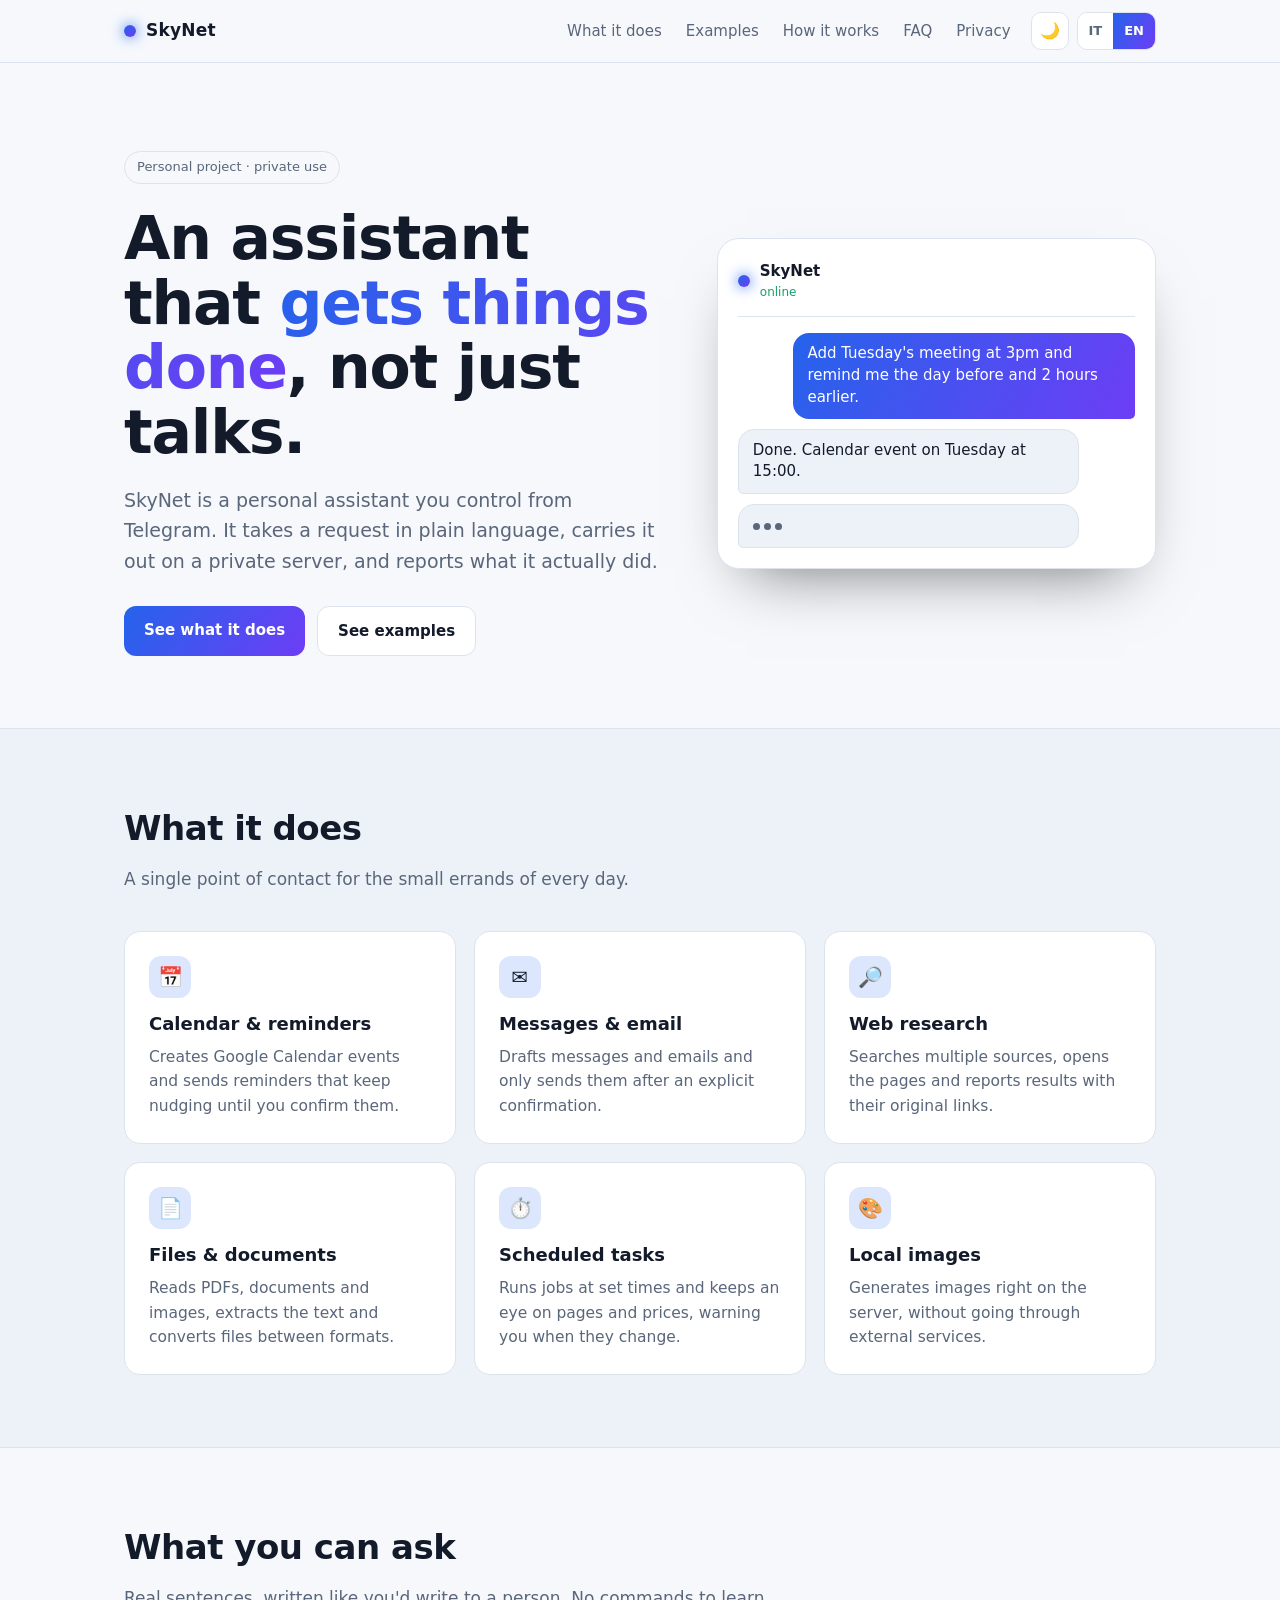
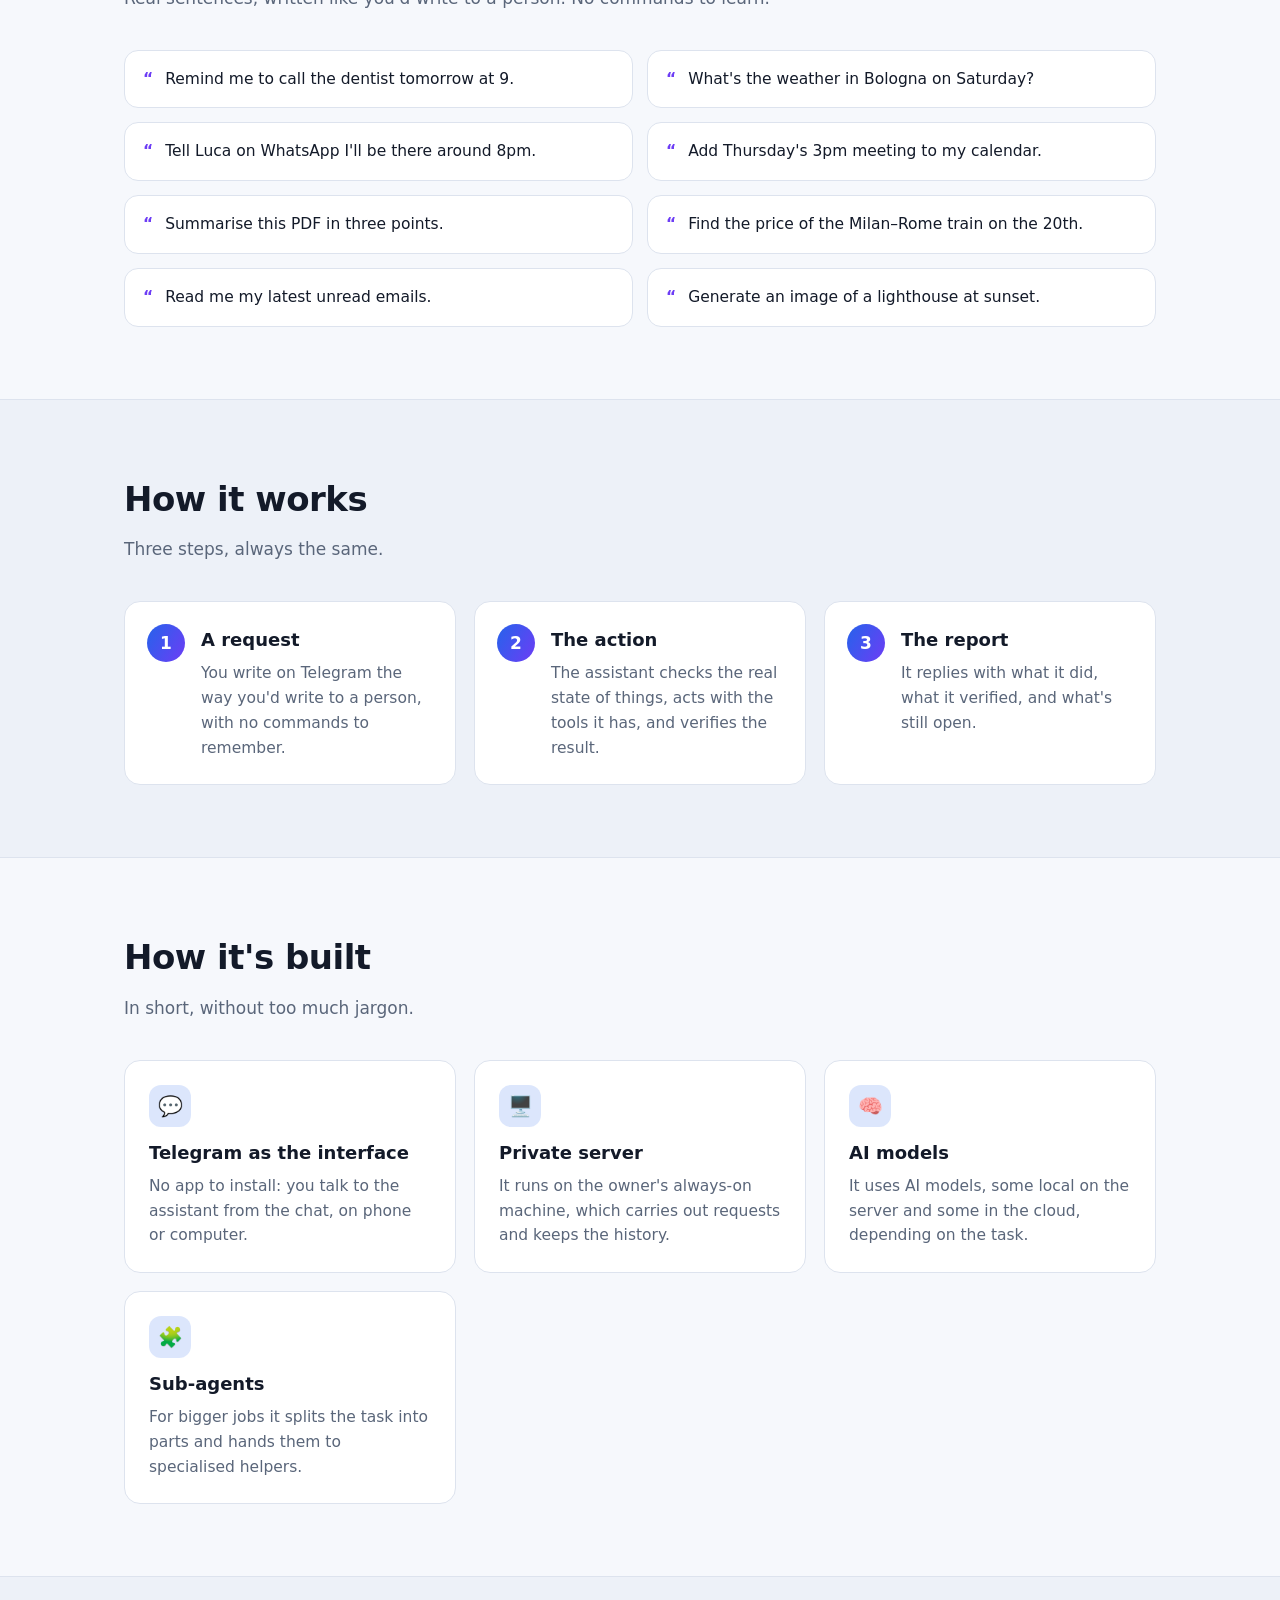
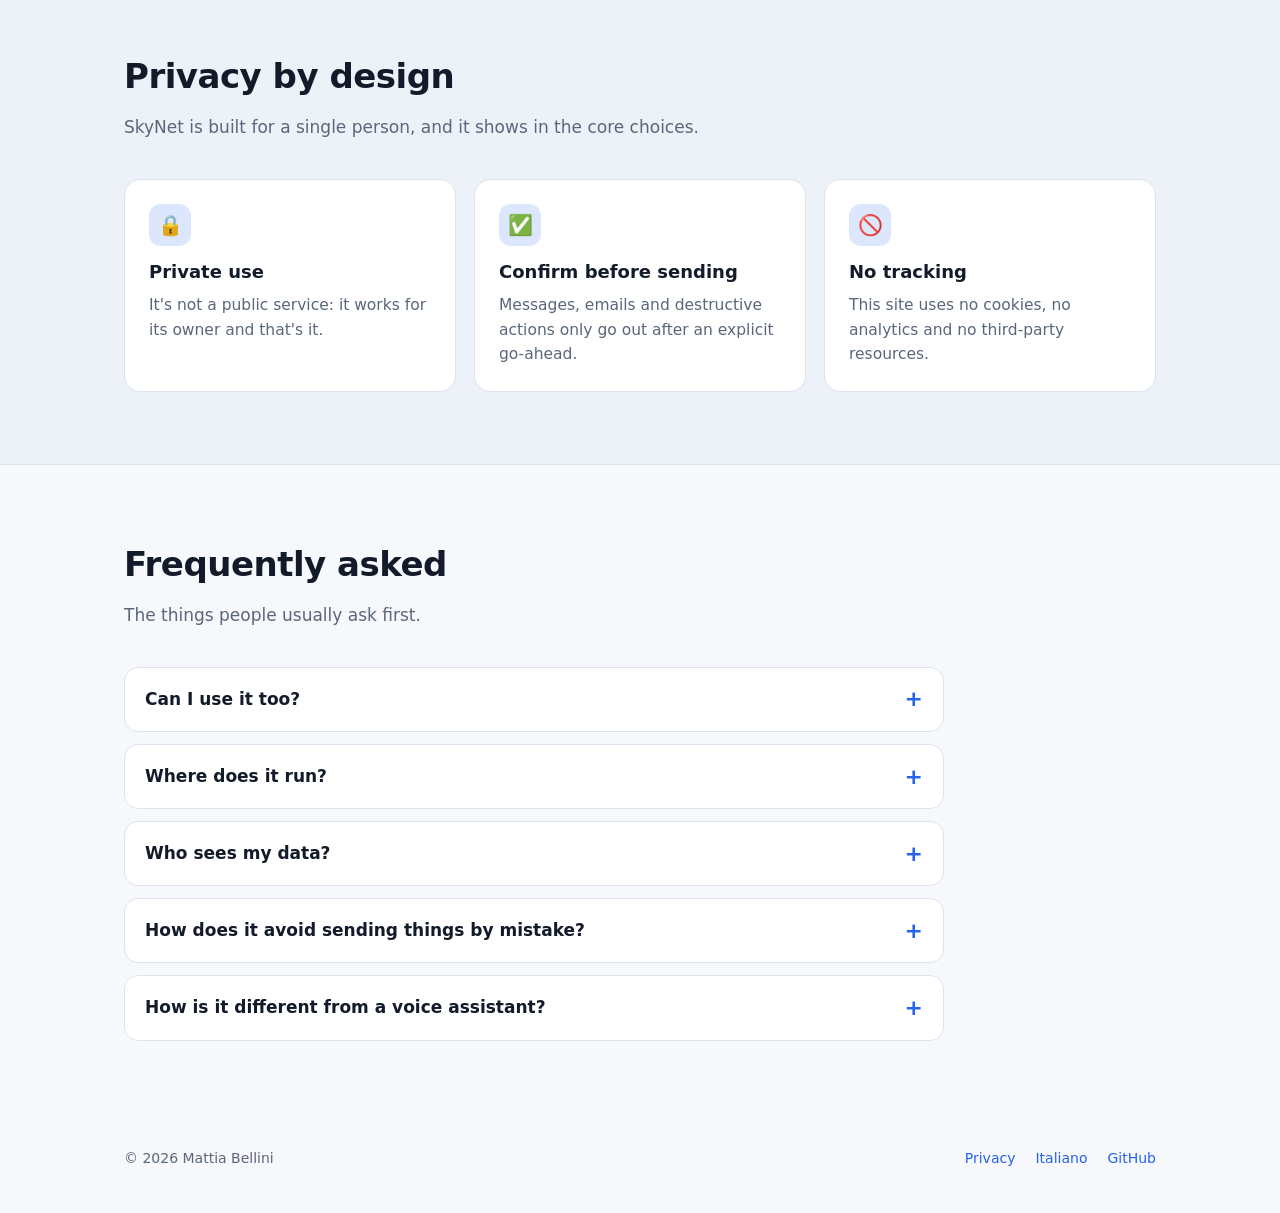
==== en/index.html @ e94c7e47 "Homepage completa: esempi, chat animata, FAQ, com'è fatto, tema chiaro/scuro, versione EN, anteprima" ====
<!DOCTYPE html>
<html lang="en">
<head>
  <meta charset="utf-8">
  <meta name="viewport" content="width=device-width, initial-scale=1">
  <title>SkyNet · Personal assistant on Telegram</title>
  <meta name="description" content="SkyNet is a personal assistant that runs from Telegram: calendar, reminders, messages, research and automations, on a private server.">
  <meta name="color-scheme" content="dark light">
  <link rel="canonical" href="https://mattiabellini96.github.io/en/">
  <link rel="alternate" hreflang="it" href="https://mattiabellini96.github.io/">
  <link rel="alternate" hreflang="en" href="https://mattiabellini96.github.io/en/">

  <meta property="og:type" content="website">
  <meta property="og:site_name" content="SkyNet">
  <meta property="og:locale" content="en_US">
  <meta property="og:locale:alternate" content="it_IT">
  <meta property="og:url" content="https://mattiabellini96.github.io/en/">
  <meta property="og:title" content="SkyNet · An assistant that gets things done, not just talks">
  <meta property="og:description" content="Commanded from Telegram in plain language: calendar, reminders, messages, research and automations, on a private server.">
  <meta property="og:image" content="https://mattiabellini96.github.io/og-image.png">
  <meta property="og:image:width" content="1200">
  <meta property="og:image:height" content="630">
  <meta name="twitter:card" content="summary_large_image">
  <meta name="twitter:title" content="SkyNet · An assistant that gets things done">
  <meta name="twitter:description" content="Commanded from Telegram in plain language: calendar, reminders, messages, research and automations.">
  <meta name="twitter:image" content="https://mattiabellini96.github.io/og-image.png">

  <link rel="stylesheet" href="../style.css">
  <link rel="icon" href="data:image/svg+xml,%3Csvg xmlns='http://www.w3.org/2000/svg' viewBox='0 0 32 32'%3E%3Cdefs%3E%3ClinearGradient id='g' x1='0' y1='0' x2='1' y2='1'%3E%3Cstop offset='0' stop-color='%235b9dff'/%3E%3Cstop offset='1' stop-color='%238f6bff'/%3E%3C/linearGradient%3E%3C/defs%3E%3Ccircle cx='16' cy='16' r='13' fill='url(%23g)'/%3E%3C/svg%3E">
</head>
<body>

<header class="top">
  <div class="wrap">
    <a class="brand" href="./"><span class="dot"></span>SkyNet</a>
    <div class="nav-right">
      <nav class="menu">
        <a href="#what">What it does</a>
        <a href="#examples" class="hide-s">Examples</a>
        <a href="#how" class="hide-s">How it works</a>
        <a href="#faq" class="hide-s">FAQ</a>
        <a href="privacy.html">Privacy</a>
      </nav>
      <div class="tools">
        <button id="theme-toggle" class="icon-btn" type="button" aria-label="Toggle theme">🌙</button>
        <span class="lang">
          <a href="../">IT</a>
          <a class="on" href="./" aria-current="page">EN</a>
        </span>
      </div>
    </div>
  </div>
</header>

<main>

  <div class="hero">
    <div class="wrap">
      <div class="reveal">
        <span class="tag">Personal project · private use</span>
        <h1>An assistant that <span class="grad">gets things done</span>, not just talks.</h1>
        <p class="lead">SkyNet is a personal assistant you control from Telegram. It takes a request in plain language, carries it out on a private server, and reports what it actually did.</p>
        <div class="actions">
          <a class="btn primary" href="#what">See what it does</a>
          <a class="btn" href="#examples">See examples</a>
        </div>
      </div>

      <div class="chat reveal" aria-label="Example conversation">
        <div class="chat-head">
          <span class="dot"></span>
          <div>SkyNet<small>online</small></div>
        </div>
        <div class="chat-body" id="chat-body">
          <div class="msg me">Add Tuesday's meeting at 3pm and remind me the day before and 2 hours earlier.</div>
          <div class="msg bot">Done. Calendar event on Tuesday at 15:00.</div>
          <div class="msg bot">Reminders set: Monday 15:00 and Tuesday 13:00.</div>
        </div>
      </div>
    </div>
  </div>

  <section id="what" class="alt">
    <div class="wrap">
      <h2 class="reveal">What it does</h2>
      <p class="sub reveal">A single point of contact for the small errands of every day.</p>
      <div class="grid">
        <div class="card reveal">
          <div class="ico">📅</div>
          <h3>Calendar & reminders</h3>
          <p>Creates Google Calendar events and sends reminders that keep nudging until you confirm them.</p>
        </div>
        <div class="card reveal">
          <div class="ico">✉️</div>
          <h3>Messages & email</h3>
          <p>Drafts messages and emails and only sends them after an explicit confirmation.</p>
        </div>
        <div class="card reveal">
          <div class="ico">🔎</div>
          <h3>Web research</h3>
          <p>Searches multiple sources, opens the pages and reports results with their original links.</p>
        </div>
        <div class="card reveal">
          <div class="ico">📄</div>
          <h3>Files & documents</h3>
          <p>Reads PDFs, documents and images, extracts the text and converts files between formats.</p>
        </div>
        <div class="card reveal">
          <div class="ico">⏱️</div>
          <h3>Scheduled tasks</h3>
          <p>Runs jobs at set times and keeps an eye on pages and prices, warning you when they change.</p>
        </div>
        <div class="card reveal">
          <div class="ico">🎨</div>
          <h3>Local images</h3>
          <p>Generates images right on the server, without going through external services.</p>
        </div>
      </div>
    </div>
  </section>

  <section id="examples">
    <div class="wrap">
      <h2 class="reveal">What you can ask</h2>
      <p class="sub reveal">Real sentences, written like you'd write to a person. No commands to learn.</p>
      <div class="asks">
        <div class="ask reveal"><span class="q">“</span>Remind me to call the dentist tomorrow at 9.</div>
        <div class="ask reveal"><span class="q">“</span>What's the weather in Bologna on Saturday?</div>
        <div class="ask reveal"><span class="q">“</span>Tell Luca on WhatsApp I'll be there around 8pm.</div>
        <div class="ask reveal"><span class="q">“</span>Add Thursday's 3pm meeting to my calendar.</div>
        <div class="ask reveal"><span class="q">“</span>Summarise this PDF in three points.</div>
        <div class="ask reveal"><span class="q">“</span>Find the price of the Milan–Rome train on the 20th.</div>
        <div class="ask reveal"><span class="q">“</span>Read me my latest unread emails.</div>
        <div class="ask reveal"><span class="q">“</span>Generate an image of a lighthouse at sunset.</div>
      </div>
    </div>
  </section>

  <section id="how" class="alt">
    <div class="wrap">
      <h2 class="reveal">How it works</h2>
      <p class="sub reveal">Three steps, always the same.</p>
      <div class="steps">
        <div class="step reveal">
          <h3>A request</h3>
          <p>You write on Telegram the way you'd write to a person, with no commands to remember.</p>
        </div>
        <div class="step reveal">
          <h3>The action</h3>
          <p>The assistant checks the real state of things, acts with the tools it has, and verifies the result.</p>
        </div>
        <div class="step reveal">
          <h3>The report</h3>
          <p>It replies with what it did, what it verified, and what's still open.</p>
        </div>
      </div>
    </div>
  </section>

  <section id="made">
    <div class="wrap">
      <h2 class="reveal">How it's built</h2>
      <p class="sub reveal">In short, without too much jargon.</p>
      <div class="grid">
        <div class="card reveal">
          <div class="ico">💬</div>
          <h3>Telegram as the interface</h3>
          <p>No app to install: you talk to the assistant from the chat, on phone or computer.</p>
        </div>
        <div class="card reveal">
          <div class="ico">🖥️</div>
          <h3>Private server</h3>
          <p>It runs on the owner's always-on machine, which carries out requests and keeps the history.</p>
        </div>
        <div class="card reveal">
          <div class="ico">🧠</div>
          <h3>AI models</h3>
          <p>It uses AI models, some local on the server and some in the cloud, depending on the task.</p>
        </div>
        <div class="card reveal">
          <div class="ico">🧩</div>
          <h3>Sub-agents</h3>
          <p>For bigger jobs it splits the task into parts and hands them to specialised helpers.</p>
        </div>
      </div>
    </div>
  </section>

  <section id="privacy-sec" class="alt">
    <div class="wrap">
      <h2 class="reveal">Privacy by design</h2>
      <p class="sub reveal">SkyNet is built for a single person, and it shows in the core choices.</p>
      <div class="grid">
        <div class="card reveal">
          <div class="ico">🔒</div>
          <h3>Private use</h3>
          <p>It's not a public service: it works for its owner and that's it.</p>
        </div>
        <div class="card reveal">
          <div class="ico">✅</div>
          <h3>Confirm before sending</h3>
          <p>Messages, emails and destructive actions only go out after an explicit go-ahead.</p>
        </div>
        <div class="card reveal">
          <div class="ico">🚫</div>
          <h3>No tracking</h3>
          <p>This site uses no cookies, no analytics and no third-party resources.</p>
        </div>
      </div>
    </div>
  </section>

  <section id="faq">
    <div class="wrap">
      <h2 class="reveal">Frequently asked</h2>
      <p class="sub reveal">The things people usually ask first.</p>
      <div class="faq">
        <details class="reveal">
          <summary>Can I use it too?</summary>
          <p>No: SkyNet is a personal project, designed and configured for a single owner. It's not a public service and there's no sign-up.</p>
        </details>
        <details class="reveal">
          <summary>Where does it run?</summary>
          <p>On an always-on private server, reachable only by the owner through the Telegram chat. There's no website or app for anyone else to control it.</p>
        </details>
        <details class="reveal">
          <summary>Who sees my data?</summary>
          <p>Only the owner. Data stays on their server; to process a request its content may be sent to an AI model solely to get the answer. Details are in the <a href="privacy.html">privacy notice</a>.</p>
        </details>
        <details class="reveal">
          <summary>How does it avoid sending things by mistake?</summary>
          <p>It always prepares a draft and waits for an explicit go-ahead before sending messages, emails, or running actions that delete or change something.</p>
        </details>
        <details class="reveal">
          <summary>How is it different from a voice assistant?</summary>
          <p>It doesn't just answer: it checks the real state of things, acts with the tools it has, then verifies it actually got the result, telling you what it did.</p>
        </details>
      </div>
    </div>
  </section>

</main>

<footer>
  <div class="wrap">
    <span>© 2026 Mattia Bellini</span>
    <nav>
      <a href="privacy.html">Privacy</a>
      <a href="../">Italiano</a>
      <a href="https://github.com/MattiaBellini96">GitHub</a>
    </nav>
  </div>
</footer>

<script src="../app.js" defer></script>
</body>
</html>
---- style.css ----
:root {
  --bg: #0b0e14;
  --bg-soft: #121723;
  --card: #161c2a;
  --border: #242c3f;
  --text: #e8ecf4;
  --muted: #9aa5b8;
  --accent: #5b9dff;
  --accent-2: #8f6bff;
  --ok: #3ecf8e;
  --radius: 16px;
  --max: 1080px;
}

/* Tema automatico solo se l'utente non ha scelto a mano */
@media (prefers-color-scheme: light) {
  html:not([data-theme]) {
    --bg: #f6f8fc;
    --bg-soft: #edf1f8;
    --card: #ffffff;
    --border: #dde3ee;
    --text: #131a29;
    --muted: #5a667a;
    --accent: #2563eb;
    --accent-2: #6d3df5;
    --ok: #12a26a;
  }
}

/* Scelta manuale del tema */
html[data-theme="light"] {
  --bg: #f6f8fc;
  --bg-soft: #edf1f8;
  --card: #ffffff;
  --border: #dde3ee;
  --text: #131a29;
  --muted: #5a667a;
  --accent: #2563eb;
  --accent-2: #6d3df5;
  --ok: #12a26a;
}
html[data-theme="dark"] {
  --bg: #0b0e14;
  --bg-soft: #121723;
  --card: #161c2a;
  --border: #242c3f;
  --text: #e8ecf4;
  --muted: #9aa5b8;
  --accent: #5b9dff;
  --accent-2: #8f6bff;
  --ok: #3ecf8e;
}

* { box-sizing: border-box; }

html { scroll-behavior: smooth; }

body {
  margin: 0;
  background: var(--bg);
  color: var(--text);
  font-family: system-ui, -apple-system, "Segoe UI", Roboto, "Helvetica Neue", Arial, sans-serif;
  font-size: 17px;
  line-height: 1.6;
  -webkit-font-smoothing: antialiased;
  transition: background .3s ease, color .3s ease;
}

a { color: var(--accent); text-decoration: none; }
a:hover { text-decoration: underline; }

.wrap { max-width: var(--max); margin: 0 auto; padding: 0 24px; }

/* Barra in alto */
.top {
  position: sticky;
  top: 0;
  z-index: 10;
  background: color-mix(in srgb, var(--bg) 85%, transparent);
  backdrop-filter: blur(10px);
  border-bottom: 1px solid var(--border);
}
.top .wrap { display: flex; align-items: center; justify-content: space-between; height: 62px; gap: 16px; }
.brand { display: flex; align-items: center; gap: 10px; font-weight: 700; color: var(--text); letter-spacing: .2px; }
.brand:hover { text-decoration: none; }
.dot {
  width: 12px; height: 12px; border-radius: 50%;
  background: linear-gradient(135deg, var(--accent), var(--accent-2));
  box-shadow: 0 0 14px var(--accent);
}
.nav-right { display: flex; align-items: center; gap: 20px; }
.menu { display: flex; gap: 24px; font-size: 15px; }
.menu a { color: var(--muted); }
.menu a:hover { color: var(--text); text-decoration: none; }

/* Comandi barra (tema + lingua) */
.tools { display: flex; align-items: center; gap: 8px; }
.icon-btn {
  display: grid; place-items: center;
  width: 38px; height: 38px;
  border-radius: 10px;
  border: 1px solid var(--border);
  background: var(--card);
  color: var(--text);
  cursor: pointer;
  font-size: 16px;
  line-height: 1;
  padding: 0;
  transition: border-color .15s ease, transform .15s ease;
}
.icon-btn:hover { border-color: var(--accent); transform: translateY(-1px); }
.lang {
  display: inline-flex;
  border: 1px solid var(--border);
  border-radius: 10px;
  overflow: hidden;
  font-size: 13px;
  font-weight: 600;
}
.lang a {
  padding: 8px 11px;
  color: var(--muted);
  background: var(--card);
}
.lang a:hover { text-decoration: none; color: var(--text); }
.lang a.on { color: #fff; background: linear-gradient(120deg, var(--accent), var(--accent-2)); }

/* Apertura */
.hero { padding: 88px 0 72px; }
.hero .wrap { display: grid; grid-template-columns: 1.1fr .9fr; gap: 56px; align-items: center; }
.tag {
  display: inline-block;
  padding: 5px 12px;
  border: 1px solid var(--border);
  border-radius: 999px;
  color: var(--muted);
  font-size: 13px;
  margin-bottom: 22px;
}
h1 {
  margin: 0 0 20px;
  font-size: clamp(38px, 6vw, 60px);
  line-height: 1.08;
  letter-spacing: -1.2px;
}
.grad {
  background: linear-gradient(120deg, var(--accent), var(--accent-2));
  -webkit-background-clip: text;
  background-clip: text;
  color: transparent;
}
.lead { margin: 0 0 30px; font-size: 19px; color: var(--muted); max-width: 34em; }
.actions { display: flex; gap: 12px; flex-wrap: wrap; }
.btn {
  display: inline-block;
  padding: 12px 20px;
  border-radius: 12px;
  font-weight: 600;
  font-size: 15px;
  border: 1px solid var(--border);
  color: var(--text);
  background: var(--card);
}
.btn:hover { text-decoration: none; border-color: var(--accent); }
.btn.primary {
  border: 0;
  color: #fff;
  background: linear-gradient(120deg, var(--accent), var(--accent-2));
}
.btn.primary:hover { filter: brightness(1.08); }

/* Finta chat */
.chat {
  background: var(--card);
  border: 1px solid var(--border);
  border-radius: 22px;
  padding: 20px;
  box-shadow: 0 30px 60px -30px rgba(0, 0, 0, .55);
}
.chat-head {
  display: flex; align-items: center; gap: 10px;
  padding-bottom: 14px; margin-bottom: 16px;
  border-bottom: 1px solid var(--border);
  font-weight: 600; font-size: 15px;
}
.chat-head small { display: block; font-weight: 400; color: var(--ok); font-size: 12px; }
.chat-body { min-height: 190px; display: flex; flex-direction: column; justify-content: flex-end; }
.msg {
  max-width: 86%;
  padding: 10px 14px;
  border-radius: 16px;
  font-size: 15px;
  line-height: 1.45;
  margin-bottom: 10px;
  animation: pop .25s ease;
}
@keyframes pop { from { opacity: 0; transform: translateY(6px); } to { opacity: 1; transform: none; } }
.msg.me {
  margin-left: auto;
  color: #fff;
  background: linear-gradient(120deg, var(--accent), var(--accent-2));
  border-bottom-right-radius: 5px;
}
.msg.bot { background: var(--bg-soft); border: 1px solid var(--border); border-bottom-left-radius: 5px; }
.msg:last-child { margin-bottom: 0; }

/* Indicatore "sta scrivendo" */
.typing { display: inline-flex; gap: 4px; align-items: center; }
.typing span {
  width: 7px; height: 7px; border-radius: 50%;
  background: var(--muted);
  animation: blink 1.2s infinite ease-in-out;
}
.typing span:nth-child(2) { animation-delay: .2s; }
.typing span:nth-child(3) { animation-delay: .4s; }
@keyframes blink { 0%, 60%, 100% { opacity: .25; } 30% { opacity: 1; } }

/* Sezioni */
section { padding: 72px 0; }
section.alt { background: var(--bg-soft); border-top: 1px solid var(--border); border-bottom: 1px solid var(--border); }
h2 { margin: 0 0 10px; font-size: clamp(26px, 3.6vw, 34px); letter-spacing: -.5px; }
.sub { margin: 0 0 38px; color: var(--muted); max-width: 40em; }

.grid { display: grid; grid-template-columns: repeat(3, 1fr); gap: 18px; }
.card {
  background: var(--card);
  border: 1px solid var(--border);
  border-radius: var(--radius);
  padding: 24px;
  transition: transform .15s ease, border-color .15s ease;
}
.card:hover { transform: translateY(-3px); border-color: var(--accent); }
.card h3 { margin: 12px 0 6px; font-size: 18px; }
.card p { margin: 0; color: var(--muted); font-size: 15.5px; }
.ico {
  width: 42px; height: 42px; border-radius: 12px;
  display: grid; place-items: center;
  font-size: 20px;
  background: color-mix(in srgb, var(--accent) 16%, transparent);
}

.steps { counter-reset: n; display: grid; grid-template-columns: repeat(3, 1fr); gap: 18px; }
.step { position: relative; padding: 24px 24px 24px 76px; background: var(--card); border: 1px solid var(--border); border-radius: var(--radius); }
.step::before {
  counter-increment: n;
  content: counter(n);
  position: absolute; left: 22px; top: 22px;
  width: 38px; height: 38px; border-radius: 50%;
  display: grid; place-items: center;
  font-weight: 700; color: #fff;
  background: linear-gradient(120deg, var(--accent), var(--accent-2));
}
.step h3 { margin: 0 0 6px; font-size: 18px; }
.step p { margin: 0; color: var(--muted); font-size: 15.5px; }

/* Esempi di richieste */
.asks { display: grid; grid-template-columns: repeat(2, 1fr); gap: 14px; }
.ask {
  display: flex; align-items: flex-start; gap: 12px;
  padding: 16px 18px;
  background: var(--card);
  border: 1px solid var(--border);
  border-radius: 14px;
  color: var(--text);
  font-size: 15.5px;
  transition: border-color .15s ease, transform .15s ease;
}
.ask:hover { border-color: var(--accent); transform: translateY(-2px); }
.ask .q { color: var(--accent-2); font-weight: 700; flex: none; }

/* FAQ */
.faq { display: grid; gap: 12px; max-width: 820px; }
.faq details {
  background: var(--card);
  border: 1px solid var(--border);
  border-radius: 14px;
  padding: 2px 20px;
  transition: border-color .15s ease;
}
.faq details[open] { border-color: var(--accent); }
.faq summary {
  list-style: none;
  cursor: pointer;
  font-weight: 600;
  font-size: 17px;
  padding: 16px 0;
  display: flex;
  justify-content: space-between;
  align-items: center;
  gap: 16px;
}
.faq summary::-webkit-details-marker { display: none; }
.faq summary::after {
  content: "+";
  font-size: 22px;
  color: var(--accent);
  transition: transform .2s ease;
  line-height: 1;
}
.faq details[open] summary::after { transform: rotate(45deg); }
.faq details p { margin: 0 0 18px; color: var(--muted); }

/* Comparsa graduale allo scroll */
.reveal { opacity: 0; transform: translateY(18px); transition: opacity .6s ease, transform .6s ease; }
.reveal.in { opacity: 1; transform: none; }

/* Pagina di testo */
.doc { max-width: 760px; padding: 64px 24px 80px; margin: 0 auto; }
.doc h1 { font-size: clamp(32px, 5vw, 44px); }
.doc h2 { margin-top: 40px; font-size: 22px; }
.doc p, .doc li { color: var(--muted); }
.doc strong { color: var(--text); }
.doc .date { color: var(--muted); font-size: 14px; margin-bottom: 30px; }

footer { padding: 34px 0 44px; color: var(--muted); font-size: 14px; }
footer .wrap { display: flex; justify-content: space-between; gap: 16px; flex-wrap: wrap; }
footer nav { display: flex; gap: 20px; }

@media (max-width: 860px) {
  .hero { padding: 56px 0 48px; }
  .hero .wrap { grid-template-columns: 1fr; gap: 40px; }
  .grid, .steps, .asks { grid-template-columns: 1fr; }
  .menu { gap: 16px; font-size: 14px; }
  .menu .hide-s { display: none; }
  section { padding: 54px 0; }
}

@media (prefers-reduced-motion: reduce) {
  * { scroll-behavior: auto; }
  .reveal { opacity: 1; transform: none; transition: none; }
  .msg { animation: none; }
}
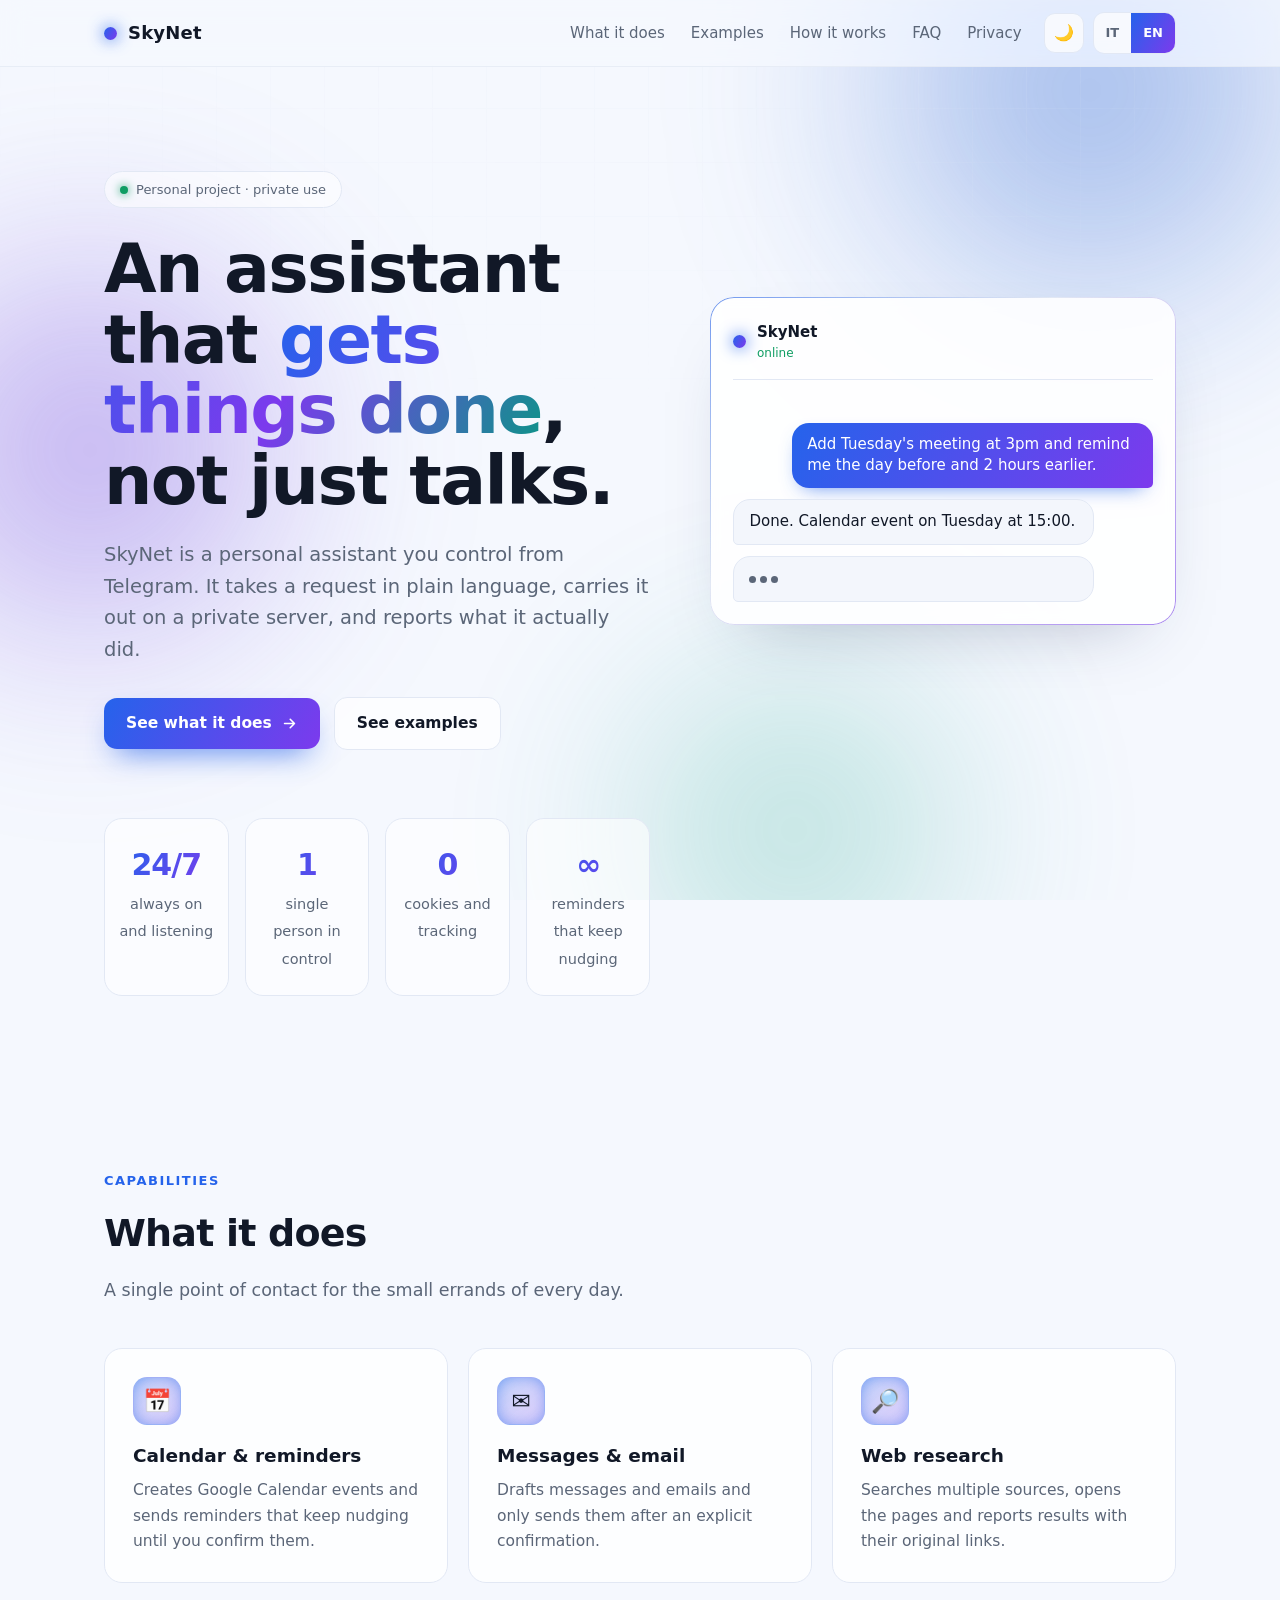
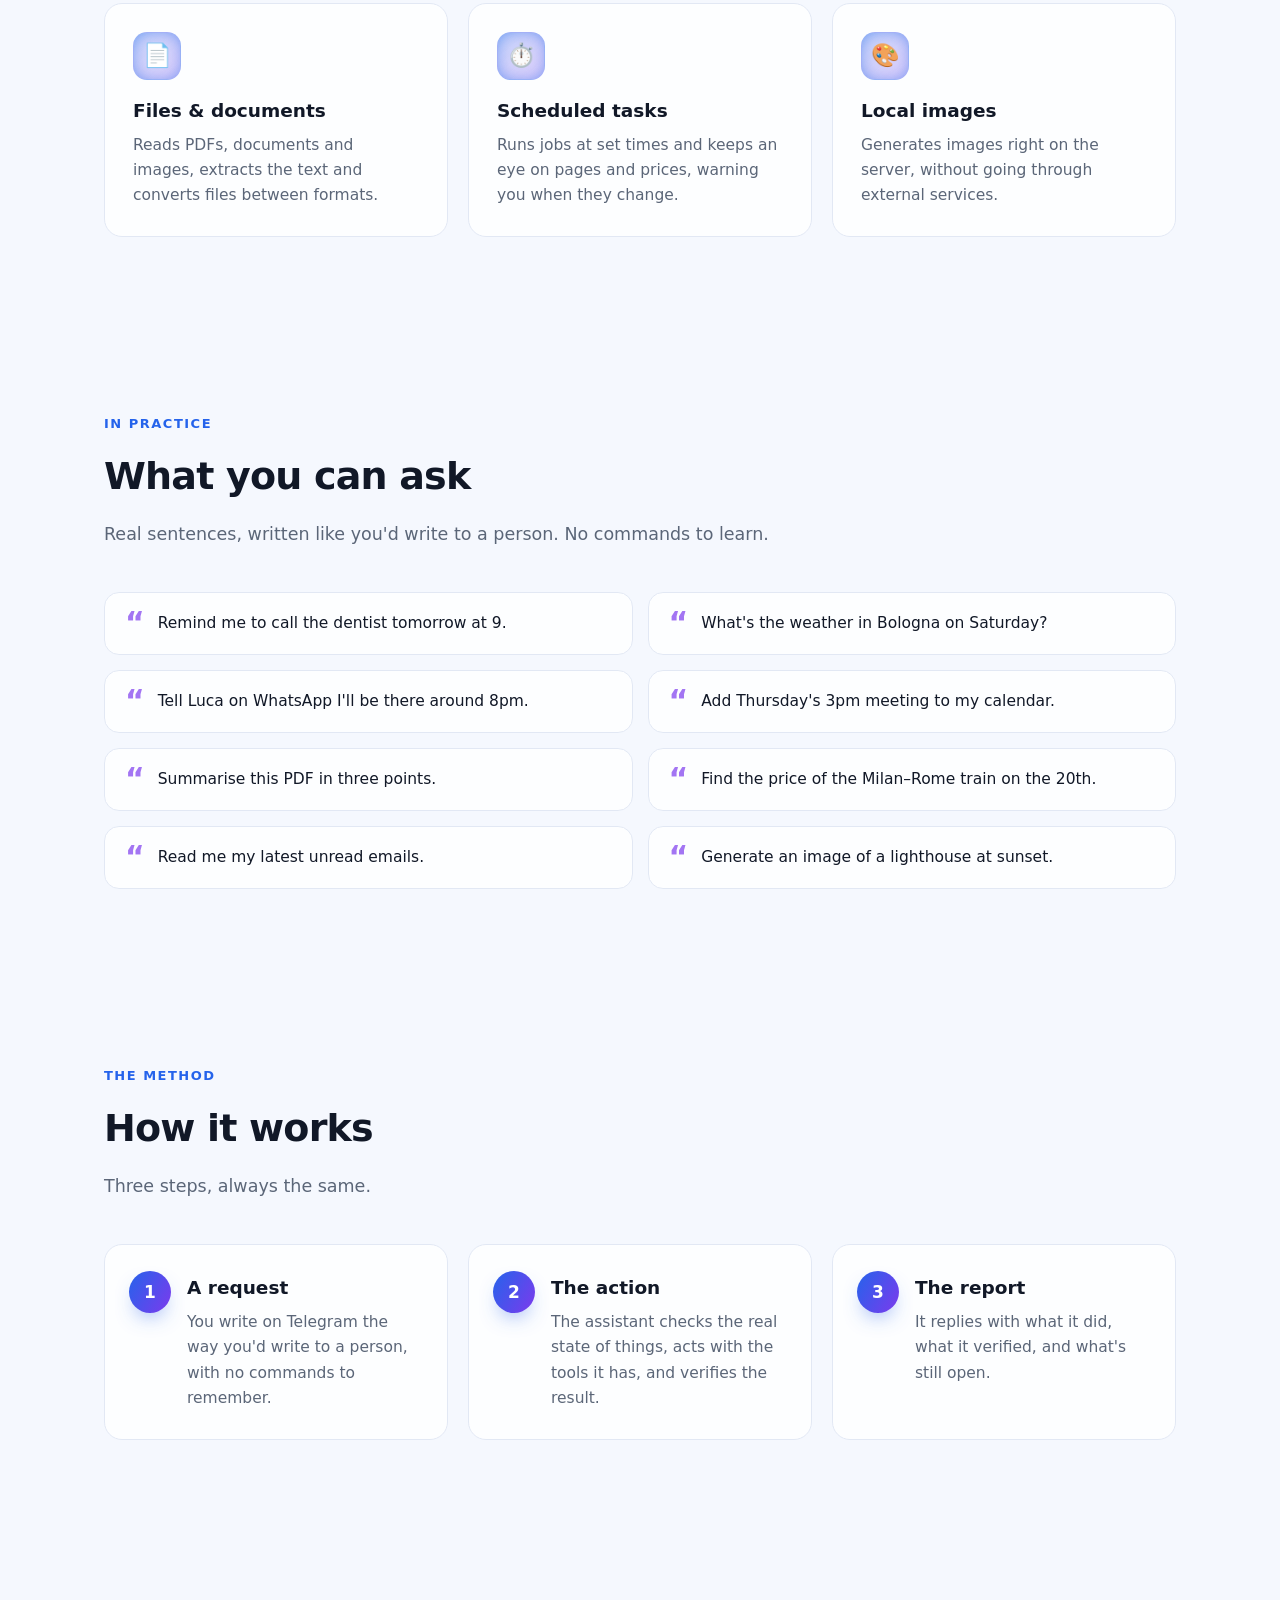
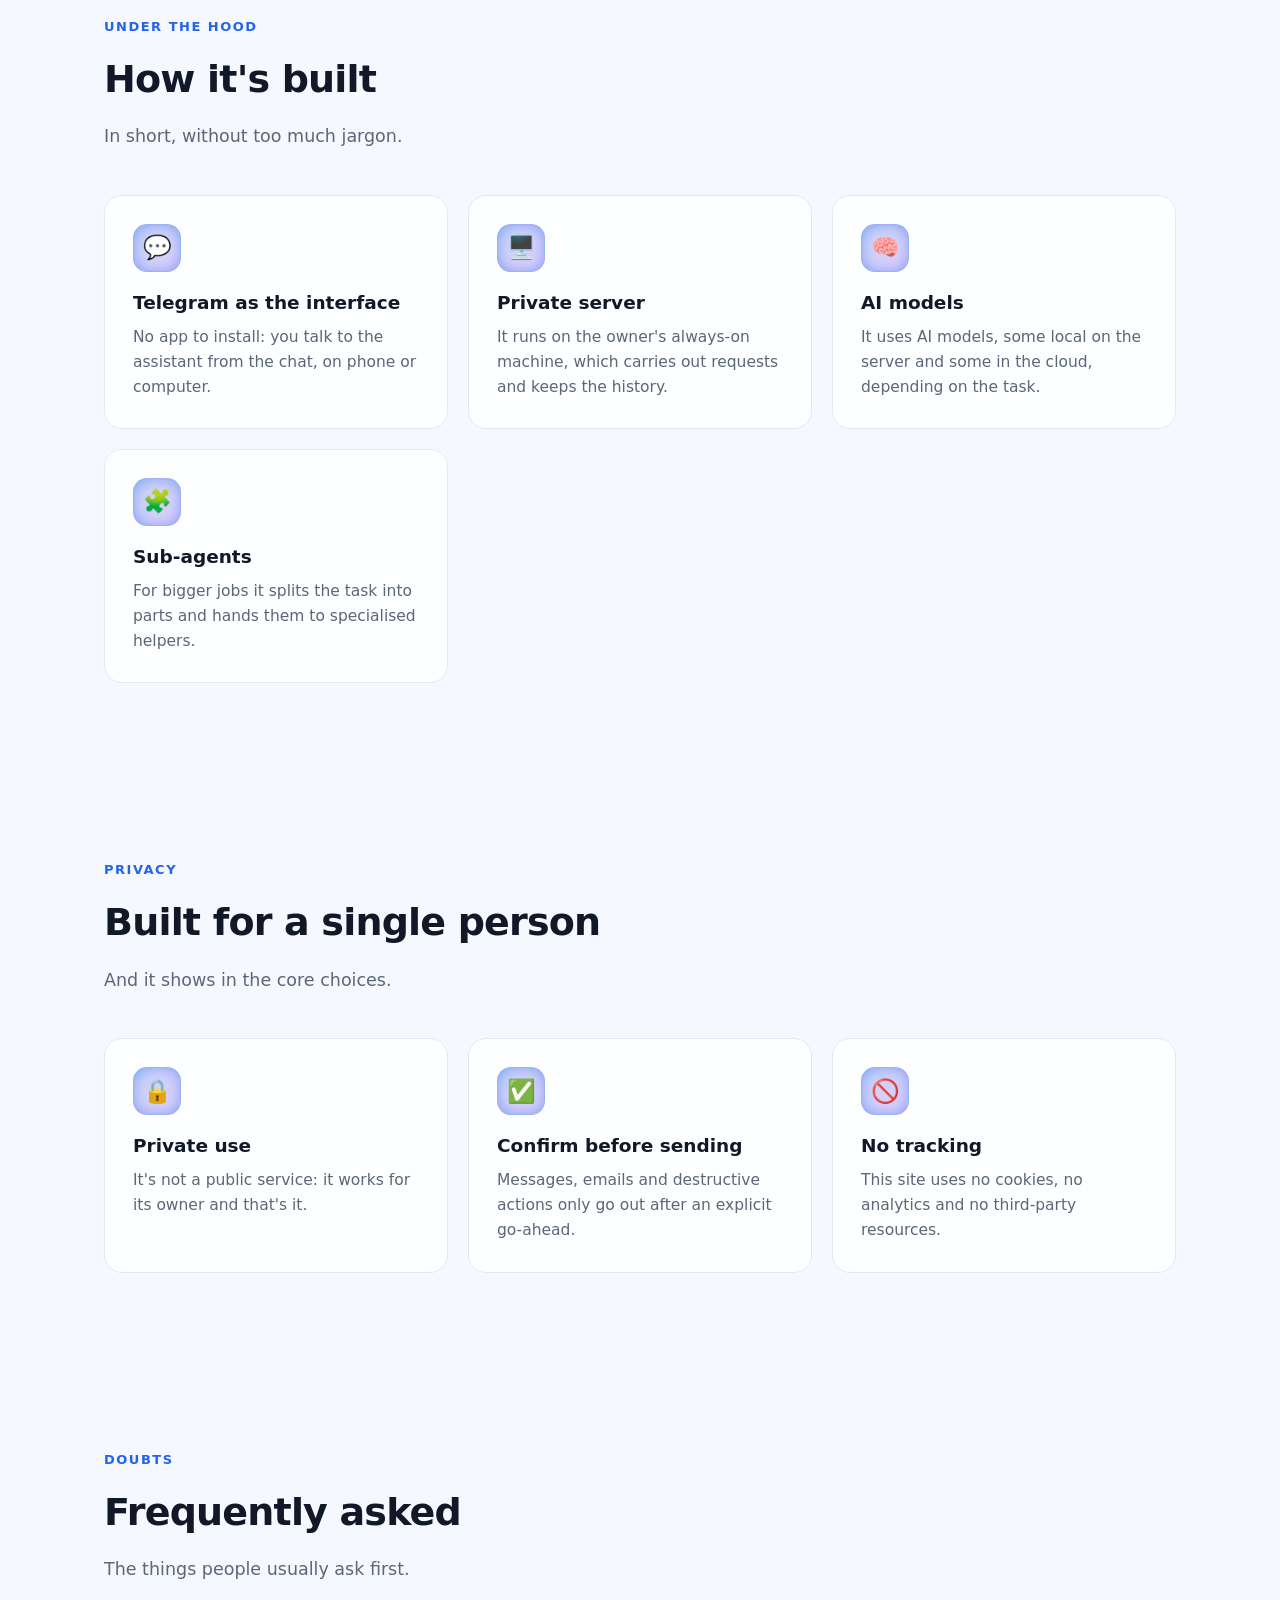
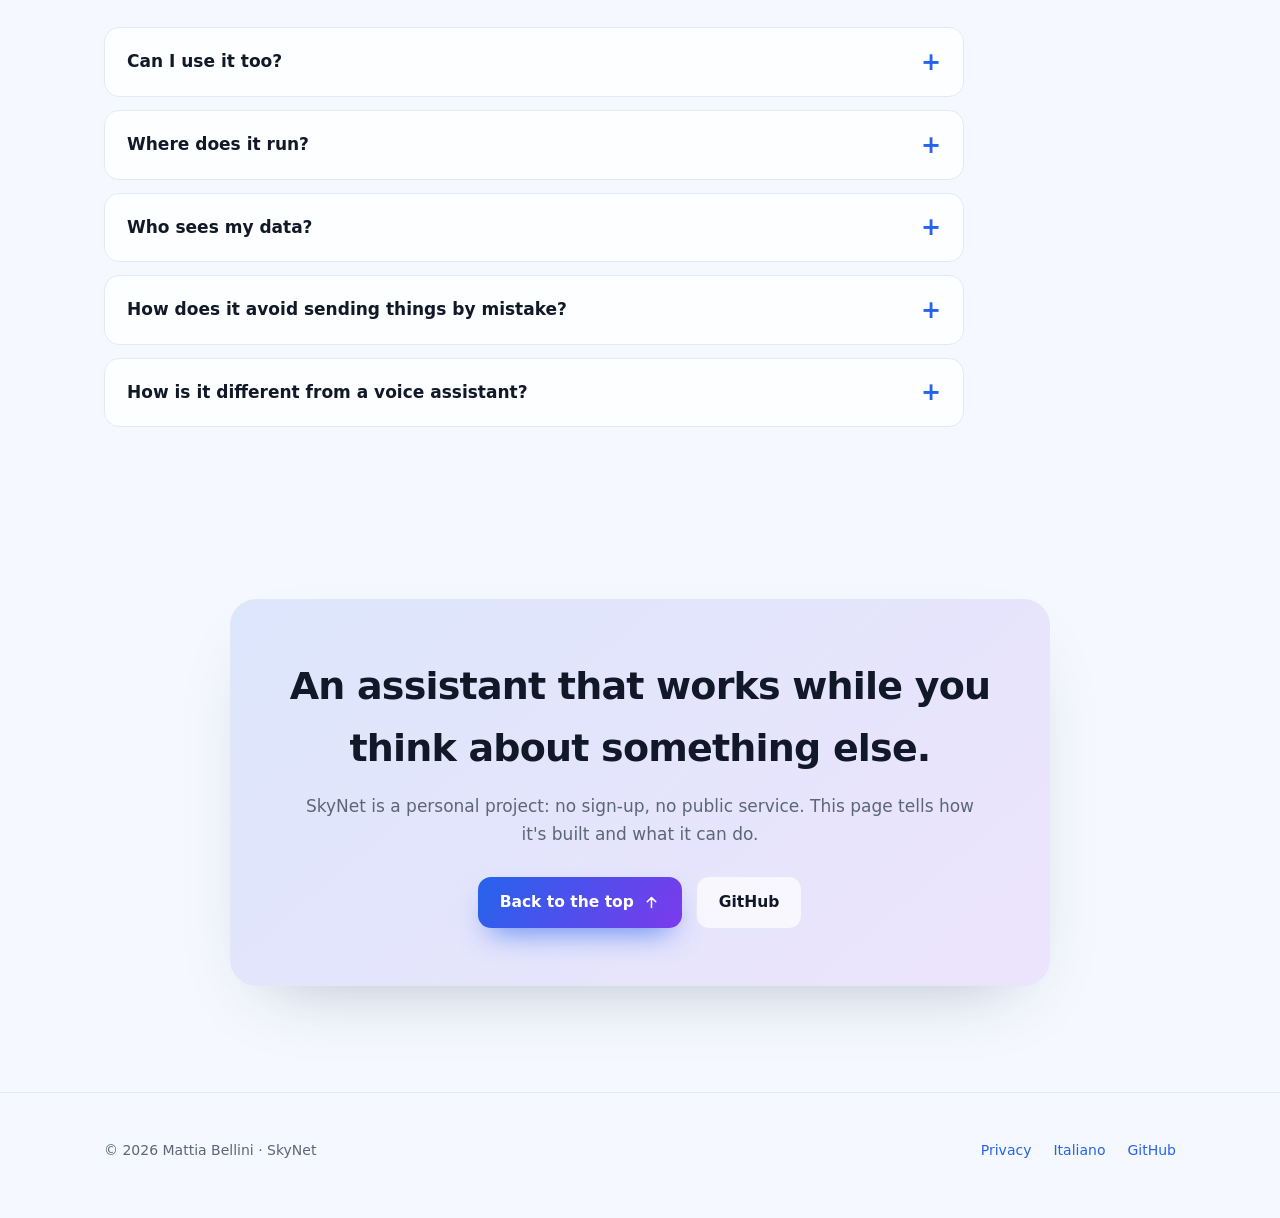
==== commit 94842be0: "Restyling: sfondo animato, effetto vetro, fascia numeri, barra di avanzamento, CTA finale; home IT a" ====
--- a/en/index.html
+++ b/en/index.html
@@ -29,6 +29,12 @@
   <link rel="icon" href="data:image/svg+xml,%3Csvg xmlns='http://www.w3.org/2000/svg' viewBox='0 0 32 32'%3E%3Cdefs%3E%3ClinearGradient id='g' x1='0' y1='0' x2='1' y2='1'%3E%3Cstop offset='0' stop-color='%235b9dff'/%3E%3Cstop offset='1' stop-color='%238f6bff'/%3E%3C/linearGradient%3E%3C/defs%3E%3Ccircle cx='16' cy='16' r='13' fill='url(%23g)'/%3E%3C/svg%3E">
 </head>
 <body>
+
+<div class="progress" id="progress"></div>
+<div class="bg" aria-hidden="true">
+  <span class="blob b1"></span><span class="blob b2"></span><span class="blob b3"></span>
+  <span class="grid"></span>
+</div>
 
 <header class="top">
   <div class="wrap">
@@ -57,11 +63,13 @@
   <div class="hero">
     <div class="wrap">
       <div class="reveal">
-        <span class="tag">Personal project · private use</span>
+        <span class="tag"><span class="live"></span> Personal project · private use</span>
         <h1>An assistant that <span class="grad">gets things done</span>, not just talks.</h1>
         <p class="lead">SkyNet is a personal assistant you control from Telegram. It takes a request in plain language, carries it out on a private server, and reports what it actually did.</p>
         <div class="actions">
-          <a class="btn primary" href="#what">See what it does</a>
+          <a class="btn primary" href="#what">See what it does
+            <svg viewBox="0 0 24 24" fill="none" stroke="currentColor" stroke-width="2.2" stroke-linecap="round" stroke-linejoin="round"><path d="M5 12h14M13 6l6 6-6 6"/></svg>
+          </a>
           <a class="btn" href="#examples">See examples</a>
         </div>
       </div>
@@ -78,49 +86,36 @@
         </div>
       </div>
     </div>
+
+    <div class="wrap">
+      <div class="stats">
+        <div class="stat reveal"><b>24/7</b><span>always on and listening</span></div>
+        <div class="stat reveal"><b>1</b><span>single person in control</span></div>
+        <div class="stat reveal"><b>0</b><span>cookies and tracking</span></div>
+        <div class="stat reveal"><b>∞</b><span>reminders that keep nudging</span></div>
+      </div>
+    </div>
   </div>
 
-  <section id="what" class="alt">
-    <div class="wrap">
+  <section id="what">
+    <div class="wrap">
+      <span class="eyebrow reveal">Capabilities</span>
       <h2 class="reveal">What it does</h2>
       <p class="sub reveal">A single point of contact for the small errands of every day.</p>
       <div class="grid">
-        <div class="card reveal">
-          <div class="ico">📅</div>
-          <h3>Calendar & reminders</h3>
-          <p>Creates Google Calendar events and sends reminders that keep nudging until you confirm them.</p>
-        </div>
-        <div class="card reveal">
-          <div class="ico">✉️</div>
-          <h3>Messages & email</h3>
-          <p>Drafts messages and emails and only sends them after an explicit confirmation.</p>
-        </div>
-        <div class="card reveal">
-          <div class="ico">🔎</div>
-          <h3>Web research</h3>
-          <p>Searches multiple sources, opens the pages and reports results with their original links.</p>
-        </div>
-        <div class="card reveal">
-          <div class="ico">📄</div>
-          <h3>Files & documents</h3>
-          <p>Reads PDFs, documents and images, extracts the text and converts files between formats.</p>
-        </div>
-        <div class="card reveal">
-          <div class="ico">⏱️</div>
-          <h3>Scheduled tasks</h3>
-          <p>Runs jobs at set times and keeps an eye on pages and prices, warning you when they change.</p>
-        </div>
-        <div class="card reveal">
-          <div class="ico">🎨</div>
-          <h3>Local images</h3>
-          <p>Generates images right on the server, without going through external services.</p>
-        </div>
+        <div class="card reveal"><div class="ico">📅</div><h3>Calendar & reminders</h3><p>Creates Google Calendar events and sends reminders that keep nudging until you confirm them.</p></div>
+        <div class="card reveal"><div class="ico">✉️</div><h3>Messages & email</h3><p>Drafts messages and emails and only sends them after an explicit confirmation.</p></div>
+        <div class="card reveal"><div class="ico">🔎</div><h3>Web research</h3><p>Searches multiple sources, opens the pages and reports results with their original links.</p></div>
+        <div class="card reveal"><div class="ico">📄</div><h3>Files & documents</h3><p>Reads PDFs, documents and images, extracts the text and converts files between formats.</p></div>
+        <div class="card reveal"><div class="ico">⏱️</div><h3>Scheduled tasks</h3><p>Runs jobs at set times and keeps an eye on pages and prices, warning you when they change.</p></div>
+        <div class="card reveal"><div class="ico">🎨</div><h3>Local images</h3><p>Generates images right on the server, without going through external services.</p></div>
       </div>
     </div>
   </section>
 
   <section id="examples">
     <div class="wrap">
+      <span class="eyebrow reveal">In practice</span>
       <h2 class="reveal">What you can ask</h2>
       <p class="sub reveal">Real sentences, written like you'd write to a person. No commands to learn.</p>
       <div class="asks">
@@ -136,105 +131,72 @@
     </div>
   </section>
 
-  <section id="how" class="alt">
-    <div class="wrap">
+  <section id="how">
+    <div class="wrap">
+      <span class="eyebrow reveal">The method</span>
       <h2 class="reveal">How it works</h2>
       <p class="sub reveal">Three steps, always the same.</p>
       <div class="steps">
-        <div class="step reveal">
-          <h3>A request</h3>
-          <p>You write on Telegram the way you'd write to a person, with no commands to remember.</p>
-        </div>
-        <div class="step reveal">
-          <h3>The action</h3>
-          <p>The assistant checks the real state of things, acts with the tools it has, and verifies the result.</p>
-        </div>
-        <div class="step reveal">
-          <h3>The report</h3>
-          <p>It replies with what it did, what it verified, and what's still open.</p>
-        </div>
+        <div class="step reveal"><h3>A request</h3><p>You write on Telegram the way you'd write to a person, with no commands to remember.</p></div>
+        <div class="step reveal"><h3>The action</h3><p>The assistant checks the real state of things, acts with the tools it has, and verifies the result.</p></div>
+        <div class="step reveal"><h3>The report</h3><p>It replies with what it did, what it verified, and what's still open.</p></div>
       </div>
     </div>
   </section>
 
   <section id="made">
     <div class="wrap">
+      <span class="eyebrow reveal">Under the hood</span>
       <h2 class="reveal">How it's built</h2>
       <p class="sub reveal">In short, without too much jargon.</p>
       <div class="grid">
-        <div class="card reveal">
-          <div class="ico">💬</div>
-          <h3>Telegram as the interface</h3>
-          <p>No app to install: you talk to the assistant from the chat, on phone or computer.</p>
-        </div>
-        <div class="card reveal">
-          <div class="ico">🖥️</div>
-          <h3>Private server</h3>
-          <p>It runs on the owner's always-on machine, which carries out requests and keeps the history.</p>
-        </div>
-        <div class="card reveal">
-          <div class="ico">🧠</div>
-          <h3>AI models</h3>
-          <p>It uses AI models, some local on the server and some in the cloud, depending on the task.</p>
-        </div>
-        <div class="card reveal">
-          <div class="ico">🧩</div>
-          <h3>Sub-agents</h3>
-          <p>For bigger jobs it splits the task into parts and hands them to specialised helpers.</p>
-        </div>
-      </div>
-    </div>
-  </section>
-
-  <section id="privacy-sec" class="alt">
-    <div class="wrap">
-      <h2 class="reveal">Privacy by design</h2>
-      <p class="sub reveal">SkyNet is built for a single person, and it shows in the core choices.</p>
+        <div class="card reveal"><div class="ico">💬</div><h3>Telegram as the interface</h3><p>No app to install: you talk to the assistant from the chat, on phone or computer.</p></div>
+        <div class="card reveal"><div class="ico">🖥️</div><h3>Private server</h3><p>It runs on the owner's always-on machine, which carries out requests and keeps the history.</p></div>
+        <div class="card reveal"><div class="ico">🧠</div><h3>AI models</h3><p>It uses AI models, some local on the server and some in the cloud, depending on the task.</p></div>
+        <div class="card reveal"><div class="ico">🧩</div><h3>Sub-agents</h3><p>For bigger jobs it splits the task into parts and hands them to specialised helpers.</p></div>
+      </div>
+    </div>
+  </section>
+
+  <section id="privacy-sec">
+    <div class="wrap">
+      <span class="eyebrow reveal">Privacy</span>
+      <h2 class="reveal">Built for a single person</h2>
+      <p class="sub reveal">And it shows in the core choices.</p>
       <div class="grid">
-        <div class="card reveal">
-          <div class="ico">🔒</div>
-          <h3>Private use</h3>
-          <p>It's not a public service: it works for its owner and that's it.</p>
-        </div>
-        <div class="card reveal">
-          <div class="ico">✅</div>
-          <h3>Confirm before sending</h3>
-          <p>Messages, emails and destructive actions only go out after an explicit go-ahead.</p>
-        </div>
-        <div class="card reveal">
-          <div class="ico">🚫</div>
-          <h3>No tracking</h3>
-          <p>This site uses no cookies, no analytics and no third-party resources.</p>
-        </div>
+        <div class="card reveal"><div class="ico">🔒</div><h3>Private use</h3><p>It's not a public service: it works for its owner and that's it.</p></div>
+        <div class="card reveal"><div class="ico">✅</div><h3>Confirm before sending</h3><p>Messages, emails and destructive actions only go out after an explicit go-ahead.</p></div>
+        <div class="card reveal"><div class="ico">🚫</div><h3>No tracking</h3><p>This site uses no cookies, no analytics and no third-party resources.</p></div>
       </div>
     </div>
   </section>
 
   <section id="faq">
     <div class="wrap">
+      <span class="eyebrow reveal">Doubts</span>
       <h2 class="reveal">Frequently asked</h2>
       <p class="sub reveal">The things people usually ask first.</p>
       <div class="faq">
-        <details class="reveal">
-          <summary>Can I use it too?</summary>
-          <p>No: SkyNet is a personal project, designed and configured for a single owner. It's not a public service and there's no sign-up.</p>
-        </details>
-        <details class="reveal">
-          <summary>Where does it run?</summary>
-          <p>On an always-on private server, reachable only by the owner through the Telegram chat. There's no website or app for anyone else to control it.</p>
-        </details>
-        <details class="reveal">
-          <summary>Who sees my data?</summary>
-          <p>Only the owner. Data stays on their server; to process a request its content may be sent to an AI model solely to get the answer. Details are in the <a href="privacy.html">privacy notice</a>.</p>
-        </details>
-        <details class="reveal">
-          <summary>How does it avoid sending things by mistake?</summary>
-          <p>It always prepares a draft and waits for an explicit go-ahead before sending messages, emails, or running actions that delete or change something.</p>
-        </details>
-        <details class="reveal">
-          <summary>How is it different from a voice assistant?</summary>
-          <p>It doesn't just answer: it checks the real state of things, acts with the tools it has, then verifies it actually got the result, telling you what it did.</p>
-        </details>
+        <details class="reveal"><summary>Can I use it too?</summary><p>No: SkyNet is a personal project, designed and configured for a single owner. It's not a public service and there's no sign-up.</p></details>
+        <details class="reveal"><summary>Where does it run?</summary><p>On an always-on private server, reachable only by the owner through the Telegram chat. There's no website or app for anyone else to control it.</p></details>
+        <details class="reveal"><summary>Who sees my data?</summary><p>Only the owner. Data stays on their server; to process a request its content may be sent to an AI model solely to get the answer. Details are in the <a href="privacy.html">privacy notice</a>.</p></details>
+        <details class="reveal"><summary>How does it avoid sending things by mistake?</summary><p>It always prepares a draft and waits for an explicit go-ahead before sending messages, emails, or running actions that delete or change something.</p></details>
+        <details class="reveal"><summary>How is it different from a voice assistant?</summary><p>It doesn't just answer: it checks the real state of things, acts with the tools it has, then verifies it actually got the result, telling you what it did.</p></details>
+      </div>
+    </div>
+  </section>
+
+  <section class="cta">
+    <div class="wrap">
+      <div class="cta-box reveal">
+        <h2>An assistant that works while you think about something else.</h2>
+        <p>SkyNet is a personal project: no sign-up, no public service. This page tells how it's built and what it can do.</p>
+        <div class="actions" style="justify-content:center">
+          <a class="btn primary" href="#">Back to the top
+            <svg viewBox="0 0 24 24" fill="none" stroke="currentColor" stroke-width="2.2" stroke-linecap="round" stroke-linejoin="round"><path d="M12 19V5M6 11l6-6 6 6"/></svg>
+          </a>
+          <a class="btn" href="https://github.com/MattiaBellini96">GitHub</a>
+        </div>
       </div>
     </div>
   </section>
@@ -243,7 +205,7 @@
 
 <footer>
   <div class="wrap">
-    <span>© 2026 Mattia Bellini</span>
+    <span>© 2026 Mattia Bellini · SkyNet</span>
     <nav>
       <a href="privacy.html">Privacy</a>
       <a href="../">Italiano</a>
--- a/style.css
+++ b/style.css
@@ -1,332 +1,270 @@
 :root {
-  --bg: #0b0e14;
-  --bg-soft: #121723;
-  --card: #161c2a;
-  --border: #242c3f;
-  --text: #e8ecf4;
-  --muted: #9aa5b8;
+  --bg: #080b12;
+  --bg-soft: #0f1420;
+  --card: #141a27;
+  --card-2: #181f2e;
+  --border: #253049;
+  --text: #eef2f8;
+  --muted: #9aa6bd;
   --accent: #5b9dff;
   --accent-2: #8f6bff;
+  --accent-3: #43d9b0;
   --ok: #3ecf8e;
-  --radius: 16px;
-  --max: 1080px;
-}
-
-/* Tema automatico solo se l'utente non ha scelto a mano */
+  --radius: 18px;
+  --max: 1120px;
+  --grad: linear-gradient(120deg, var(--accent), var(--accent-2));
+  --shadow: 0 30px 80px -40px rgba(0,0,0,.75);
+}
+
 @media (prefers-color-scheme: light) {
   html:not([data-theme]) {
-    --bg: #f6f8fc;
-    --bg-soft: #edf1f8;
+    --bg: #f5f8fe;
+    --bg-soft: #ffffff;
     --card: #ffffff;
-    --border: #dde3ee;
-    --text: #131a29;
-    --muted: #5a667a;
+    --card-2: #f3f6fc;
+    --border: #e2e8f4;
+    --text: #111827;
+    --muted: #5b6678;
     --accent: #2563eb;
-    --accent-2: #6d3df5;
-    --ok: #12a26a;
+    --accent-2: #7c3aed;
+    --accent-3: #0d9488;
+    --ok: #0f9d63;
+    --shadow: 0 30px 70px -40px rgba(30,50,90,.35);
   }
 }
-
-/* Scelta manuale del tema */
 html[data-theme="light"] {
-  --bg: #f6f8fc;
-  --bg-soft: #edf1f8;
+  --bg: #f5f8fe;
+  --bg-soft: #ffffff;
   --card: #ffffff;
-  --border: #dde3ee;
-  --text: #131a29;
-  --muted: #5a667a;
+  --card-2: #f3f6fc;
+  --border: #e2e8f4;
+  --text: #111827;
+  --muted: #5b6678;
   --accent: #2563eb;
-  --accent-2: #6d3df5;
-  --ok: #12a26a;
+  --accent-2: #7c3aed;
+  --accent-3: #0d9488;
+  --ok: #0f9d63;
+  --shadow: 0 30px 70px -40px rgba(30,50,90,.35);
 }
 html[data-theme="dark"] {
-  --bg: #0b0e14;
-  --bg-soft: #121723;
-  --card: #161c2a;
-  --border: #242c3f;
-  --text: #e8ecf4;
-  --muted: #9aa5b8;
+  --bg: #080b12;
+  --bg-soft: #0f1420;
+  --card: #141a27;
+  --card-2: #181f2e;
+  --border: #253049;
+  --text: #eef2f8;
+  --muted: #9aa6bd;
   --accent: #5b9dff;
   --accent-2: #8f6bff;
+  --accent-3: #43d9b0;
   --ok: #3ecf8e;
+  --shadow: 0 30px 80px -40px rgba(0,0,0,.75);
 }
 
 * { box-sizing: border-box; }
-
 html { scroll-behavior: smooth; }
-
 body {
   margin: 0;
   background: var(--bg);
   color: var(--text);
   font-family: system-ui, -apple-system, "Segoe UI", Roboto, "Helvetica Neue", Arial, sans-serif;
   font-size: 17px;
-  line-height: 1.6;
+  line-height: 1.62;
   -webkit-font-smoothing: antialiased;
-  transition: background .3s ease, color .3s ease;
-}
-
+  text-rendering: optimizeLegibility;
+  overflow-x: hidden;
+  transition: background .35s ease, color .35s ease;
+}
 a { color: var(--accent); text-decoration: none; }
 a:hover { text-decoration: underline; }
-
-.wrap { max-width: var(--max); margin: 0 auto; padding: 0 24px; }
-
-/* Barra in alto */
+.wrap { max-width: var(--max); margin: 0 auto; padding: 0 24px; position: relative; }
+
+/* ---- Sfondo animato (aurora + griglia) ---- */
+.bg { position: fixed; inset: 0; z-index: -2; overflow: hidden; pointer-events: none; }
+.bg .blob { position: absolute; border-radius: 50%; filter: blur(90px); opacity: .55; }
+.bg .b1 { width: 620px; height: 620px; top: -220px; right: -120px; background: radial-gradient(circle, #3b6fd6, transparent 70%); animation: float1 20s ease-in-out infinite; }
+.bg .b2 { width: 540px; height: 540px; top: 180px; left: -180px; background: radial-gradient(circle, #7a4fe0, transparent 70%); animation: float2 26s ease-in-out infinite; }
+.bg .b3 { width: 460px; height: 460px; bottom: -160px; right: 20%; background: radial-gradient(circle, #2fae95, transparent 70%); opacity: .4; animation: float1 32s ease-in-out infinite reverse; }
+.bg .grid {
+  position: absolute; inset: 0;
+  background-image: linear-gradient(var(--border) 1px, transparent 1px), linear-gradient(90deg, var(--border) 1px, transparent 1px);
+  background-size: 54px 54px;
+  opacity: .14;
+  mask-image: radial-gradient(ellipse 80% 60% at 50% 0%, #000 20%, transparent 75%);
+  -webkit-mask-image: radial-gradient(ellipse 80% 60% at 50% 0%, #000 20%, transparent 75%);
+}
+@keyframes float1 { 0%,100% { transform: translate(0,0) scale(1); } 50% { transform: translate(-40px,40px) scale(1.08); } }
+@keyframes float2 { 0%,100% { transform: translate(0,0) scale(1); } 50% { transform: translate(50px,-30px) scale(1.12); } }
+
+/* ---- Barra di avanzamento ---- */
+.progress { position: fixed; top: 0; left: 0; height: 3px; width: 0; z-index: 30; background: var(--grad); box-shadow: 0 0 12px var(--accent); transition: width .1s linear; }
+
+/* ---- Barra in alto ---- */
 .top {
-  position: sticky;
-  top: 0;
-  z-index: 10;
-  background: color-mix(in srgb, var(--bg) 85%, transparent);
-  backdrop-filter: blur(10px);
-  border-bottom: 1px solid var(--border);
-}
-.top .wrap { display: flex; align-items: center; justify-content: space-between; height: 62px; gap: 16px; }
-.brand { display: flex; align-items: center; gap: 10px; font-weight: 700; color: var(--text); letter-spacing: .2px; }
+  position: sticky; top: 0; z-index: 20;
+  background: color-mix(in srgb, var(--bg) 72%, transparent);
+  backdrop-filter: blur(14px) saturate(140%);
+  border-bottom: 1px solid color-mix(in srgb, var(--border) 70%, transparent);
+}
+.top .wrap { display: flex; align-items: center; justify-content: space-between; height: 66px; gap: 16px; }
+.brand { display: flex; align-items: center; gap: 11px; font-weight: 800; color: var(--text); letter-spacing: .2px; font-size: 18px; }
 .brand:hover { text-decoration: none; }
-.dot {
-  width: 12px; height: 12px; border-radius: 50%;
-  background: linear-gradient(135deg, var(--accent), var(--accent-2));
-  box-shadow: 0 0 14px var(--accent);
-}
-.nav-right { display: flex; align-items: center; gap: 20px; }
-.menu { display: flex; gap: 24px; font-size: 15px; }
-.menu a { color: var(--muted); }
+.dot { width: 13px; height: 13px; border-radius: 50%; background: var(--grad); box-shadow: 0 0 16px var(--accent); animation: pulse 3s ease-in-out infinite; }
+@keyframes pulse { 0%,100% { box-shadow: 0 0 10px var(--accent); } 50% { box-shadow: 0 0 22px var(--accent); } }
+.nav-right { display: flex; align-items: center; gap: 22px; }
+.menu { display: flex; gap: 26px; font-size: 15px; }
+.menu a { color: var(--muted); position: relative; }
+.menu a::after { content: ""; position: absolute; left: 0; bottom: -6px; width: 0; height: 2px; background: var(--grad); border-radius: 2px; transition: width .25s ease; }
 .menu a:hover { color: var(--text); text-decoration: none; }
-
-/* Comandi barra (tema + lingua) */
-.tools { display: flex; align-items: center; gap: 8px; }
+.menu a:hover::after { width: 100%; }
+
+.tools { display: flex; align-items: center; gap: 9px; }
 .icon-btn {
-  display: grid; place-items: center;
-  width: 38px; height: 38px;
-  border-radius: 10px;
-  border: 1px solid var(--border);
-  background: var(--card);
-  color: var(--text);
-  cursor: pointer;
-  font-size: 16px;
-  line-height: 1;
-  padding: 0;
-  transition: border-color .15s ease, transform .15s ease;
-}
-.icon-btn:hover { border-color: var(--accent); transform: translateY(-1px); }
-.lang {
-  display: inline-flex;
-  border: 1px solid var(--border);
-  border-radius: 10px;
-  overflow: hidden;
-  font-size: 13px;
-  font-weight: 600;
-}
-.lang a {
-  padding: 8px 11px;
-  color: var(--muted);
-  background: var(--card);
-}
+  display: grid; place-items: center; width: 40px; height: 40px;
+  border-radius: 11px; border: 1px solid var(--border);
+  background: color-mix(in srgb, var(--card) 70%, transparent);
+  color: var(--text); cursor: pointer; font-size: 16px; line-height: 1; padding: 0;
+  transition: border-color .18s ease, transform .18s ease, background .18s ease;
+}
+.icon-btn:hover { border-color: var(--accent); transform: translateY(-2px); }
+.lang { display: inline-flex; border: 1px solid var(--border); border-radius: 11px; overflow: hidden; font-size: 13px; font-weight: 700; }
+.lang a { padding: 9px 12px; color: var(--muted); background: color-mix(in srgb, var(--card) 70%, transparent); }
 .lang a:hover { text-decoration: none; color: var(--text); }
-.lang a.on { color: #fff; background: linear-gradient(120deg, var(--accent), var(--accent-2)); }
-
-/* Apertura */
-.hero { padding: 88px 0 72px; }
-.hero .wrap { display: grid; grid-template-columns: 1.1fr .9fr; gap: 56px; align-items: center; }
+.lang a.on { color: #fff; background: var(--grad); }
+
+/* ---- Apertura ---- */
+.hero { padding: 104px 0 84px; }
+.hero .wrap { display: grid; grid-template-columns: 1.08fr .92fr; gap: 60px; align-items: center; }
 .tag {
-  display: inline-block;
-  padding: 5px 12px;
-  border: 1px solid var(--border);
-  border-radius: 999px;
-  color: var(--muted);
-  font-size: 13px;
-  margin-bottom: 22px;
-}
-h1 {
-  margin: 0 0 20px;
-  font-size: clamp(38px, 6vw, 60px);
-  line-height: 1.08;
-  letter-spacing: -1.2px;
-}
-.grad {
-  background: linear-gradient(120deg, var(--accent), var(--accent-2));
-  -webkit-background-clip: text;
-  background-clip: text;
-  color: transparent;
-}
-.lead { margin: 0 0 30px; font-size: 19px; color: var(--muted); max-width: 34em; }
-.actions { display: flex; gap: 12px; flex-wrap: wrap; }
+  display: inline-flex; align-items: center; gap: 8px;
+  padding: 7px 15px; border: 1px solid var(--border); border-radius: 999px;
+  color: var(--muted); font-size: 13px; margin-bottom: 26px;
+  background: color-mix(in srgb, var(--card) 55%, transparent);
+}
+.tag .live { width: 8px; height: 8px; border-radius: 50%; background: var(--ok); box-shadow: 0 0 10px var(--ok); animation: pulse 2.4s infinite; }
+h1 { margin: 0 0 22px; font-size: clamp(40px, 6.2vw, 68px); line-height: 1.04; letter-spacing: -1.6px; font-weight: 800; }
+.grad { background: linear-gradient(120deg, var(--accent), var(--accent-2) 55%, var(--accent-3)); -webkit-background-clip: text; background-clip: text; color: transparent; }
+.lead { margin: 0 0 32px; font-size: 19.5px; color: var(--muted); max-width: 35em; }
+.actions { display: flex; gap: 14px; flex-wrap: wrap; align-items: center; }
 .btn {
-  display: inline-block;
-  padding: 12px 20px;
-  border-radius: 12px;
-  font-weight: 600;
-  font-size: 15px;
-  border: 1px solid var(--border);
-  color: var(--text);
-  background: var(--card);
-}
-.btn:hover { text-decoration: none; border-color: var(--accent); }
-.btn.primary {
-  border: 0;
-  color: #fff;
-  background: linear-gradient(120deg, var(--accent), var(--accent-2));
-}
-.btn.primary:hover { filter: brightness(1.08); }
-
-/* Finta chat */
+  display: inline-flex; align-items: center; gap: 9px;
+  padding: 13px 22px; border-radius: 13px; font-weight: 650; font-size: 15.5px;
+  border: 1px solid var(--border); color: var(--text);
+  background: color-mix(in srgb, var(--card) 70%, transparent);
+  transition: transform .18s ease, border-color .18s ease, box-shadow .18s ease;
+}
+.btn:hover { text-decoration: none; border-color: var(--accent); transform: translateY(-2px); }
+.btn svg { width: 17px; height: 17px; }
+.btn.primary { border: 0; color: #fff; background: var(--grad); box-shadow: 0 14px 30px -12px color-mix(in srgb, var(--accent) 80%, transparent); }
+.btn.primary:hover { filter: brightness(1.08); box-shadow: 0 18px 38px -12px color-mix(in srgb, var(--accent) 85%, transparent); }
+.btn.primary:hover svg { transform: translateX(3px); }
+.btn svg { transition: transform .18s ease; }
+
+/* ---- Finta chat ---- */
 .chat {
-  background: var(--card);
-  border: 1px solid var(--border);
-  border-radius: 22px;
-  padding: 20px;
-  box-shadow: 0 30px 60px -30px rgba(0, 0, 0, .55);
-}
-.chat-head {
-  display: flex; align-items: center; gap: 10px;
-  padding-bottom: 14px; margin-bottom: 16px;
-  border-bottom: 1px solid var(--border);
-  font-weight: 600; font-size: 15px;
-}
+  position: relative; background: color-mix(in srgb, var(--card) 88%, transparent);
+  border: 1px solid var(--border); border-radius: 24px; padding: 22px;
+  box-shadow: var(--shadow); backdrop-filter: blur(6px);
+  animation: floaty 7s ease-in-out infinite;
+}
+.chat::before {
+  content: ""; position: absolute; inset: -1px; border-radius: 24px; padding: 1px;
+  background: linear-gradient(140deg, color-mix(in srgb, var(--accent) 60%, transparent), transparent 40%, color-mix(in srgb, var(--accent-2) 55%, transparent));
+  -webkit-mask: linear-gradient(#000 0 0) content-box, linear-gradient(#000 0 0);
+  -webkit-mask-composite: xor; mask-composite: exclude; pointer-events: none;
+}
+@keyframes floaty { 0%,100% { transform: translateY(0); } 50% { transform: translateY(-10px); } }
+.chat-head { display: flex; align-items: center; gap: 11px; padding-bottom: 15px; margin-bottom: 16px; border-bottom: 1px solid var(--border); font-weight: 700; font-size: 15px; }
 .chat-head small { display: block; font-weight: 400; color: var(--ok); font-size: 12px; }
-.chat-body { min-height: 190px; display: flex; flex-direction: column; justify-content: flex-end; }
-.msg {
-  max-width: 86%;
-  padding: 10px 14px;
-  border-radius: 16px;
-  font-size: 15px;
-  line-height: 1.45;
-  margin-bottom: 10px;
-  animation: pop .25s ease;
-}
-@keyframes pop { from { opacity: 0; transform: translateY(6px); } to { opacity: 1; transform: none; } }
-.msg.me {
-  margin-left: auto;
-  color: #fff;
-  background: linear-gradient(120deg, var(--accent), var(--accent-2));
-  border-bottom-right-radius: 5px;
-}
-.msg.bot { background: var(--bg-soft); border: 1px solid var(--border); border-bottom-left-radius: 5px; }
+.chat-body { min-height: 206px; display: flex; flex-direction: column; justify-content: flex-end; }
+.msg { max-width: 86%; padding: 11px 15px; border-radius: 17px; font-size: 15px; line-height: 1.45; margin-bottom: 11px; animation: pop .26s ease; }
+@keyframes pop { from { opacity: 0; transform: translateY(7px) scale(.98); } to { opacity: 1; transform: none; } }
+.msg.me { margin-left: auto; color: #fff; background: var(--grad); border-bottom-right-radius: 5px; box-shadow: 0 8px 20px -10px color-mix(in srgb, var(--accent) 80%, transparent); }
+.msg.bot { background: var(--card-2); border: 1px solid var(--border); border-bottom-left-radius: 5px; }
 .msg:last-child { margin-bottom: 0; }
-
-/* Indicatore "sta scrivendo" */
 .typing { display: inline-flex; gap: 4px; align-items: center; }
-.typing span {
-  width: 7px; height: 7px; border-radius: 50%;
-  background: var(--muted);
-  animation: blink 1.2s infinite ease-in-out;
-}
+.typing span { width: 7px; height: 7px; border-radius: 50%; background: var(--muted); animation: blink 1.2s infinite ease-in-out; }
 .typing span:nth-child(2) { animation-delay: .2s; }
 .typing span:nth-child(3) { animation-delay: .4s; }
-@keyframes blink { 0%, 60%, 100% { opacity: .25; } 30% { opacity: 1; } }
-
-/* Sezioni */
-section { padding: 72px 0; }
-section.alt { background: var(--bg-soft); border-top: 1px solid var(--border); border-bottom: 1px solid var(--border); }
-h2 { margin: 0 0 10px; font-size: clamp(26px, 3.6vw, 34px); letter-spacing: -.5px; }
-.sub { margin: 0 0 38px; color: var(--muted); max-width: 40em; }
-
-.grid { display: grid; grid-template-columns: repeat(3, 1fr); gap: 18px; }
-.card {
-  background: var(--card);
-  border: 1px solid var(--border);
-  border-radius: var(--radius);
-  padding: 24px;
-  transition: transform .15s ease, border-color .15s ease;
-}
-.card:hover { transform: translateY(-3px); border-color: var(--accent); }
-.card h3 { margin: 12px 0 6px; font-size: 18px; }
+@keyframes blink { 0%,60%,100% { opacity: .25; } 30% { opacity: 1; } }
+
+/* ---- Fascia numeri ---- */
+.stats { display: grid; grid-template-columns: repeat(4, 1fr); gap: 16px; margin-top: 68px; }
+.stat { text-align: center; padding: 22px 14px; border: 1px solid var(--border); border-radius: var(--radius); background: color-mix(in srgb, var(--card) 60%, transparent); }
+.stat b { display: block; font-size: 30px; font-weight: 800; letter-spacing: -1px; background: var(--grad); -webkit-background-clip: text; background-clip: text; color: transparent; }
+.stat span { color: var(--muted); font-size: 14.5px; }
+
+/* ---- Sezioni ---- */
+section { padding: 86px 0; position: relative; }
+h2 { margin: 0 0 12px; font-size: clamp(28px, 3.8vw, 38px); letter-spacing: -.8px; font-weight: 800; }
+.eyebrow { display: inline-block; font-size: 13px; font-weight: 700; letter-spacing: 1.5px; text-transform: uppercase; color: var(--accent); margin-bottom: 12px; }
+.sub { margin: 0 0 44px; color: var(--muted); max-width: 42em; font-size: 17.5px; }
+
+.grid { display: grid; grid-template-columns: repeat(3, 1fr); gap: 20px; }
+.card { position: relative; background: color-mix(in srgb, var(--card) 80%, transparent); border: 1px solid var(--border); border-radius: var(--radius); padding: 28px; transition: transform .2s ease, border-color .2s ease, box-shadow .2s ease; overflow: hidden; }
+.card::after { content: ""; position: absolute; top: 0; left: 0; right: 0; height: 2px; background: var(--grad); opacity: 0; transition: opacity .2s ease; }
+.card:hover { transform: translateY(-5px); border-color: color-mix(in srgb, var(--accent) 60%, var(--border)); box-shadow: var(--shadow); }
+.card:hover::after { opacity: 1; }
+.card h3 { margin: 16px 0 7px; font-size: 18.5px; }
 .card p { margin: 0; color: var(--muted); font-size: 15.5px; }
-.ico {
-  width: 42px; height: 42px; border-radius: 12px;
-  display: grid; place-items: center;
-  font-size: 20px;
-  background: color-mix(in srgb, var(--accent) 16%, transparent);
-}
-
-.steps { counter-reset: n; display: grid; grid-template-columns: repeat(3, 1fr); gap: 18px; }
-.step { position: relative; padding: 24px 24px 24px 76px; background: var(--card); border: 1px solid var(--border); border-radius: var(--radius); }
-.step::before {
-  counter-increment: n;
-  content: counter(n);
-  position: absolute; left: 22px; top: 22px;
-  width: 38px; height: 38px; border-radius: 50%;
-  display: grid; place-items: center;
-  font-weight: 700; color: #fff;
-  background: linear-gradient(120deg, var(--accent), var(--accent-2));
-}
-.step h3 { margin: 0 0 6px; font-size: 18px; }
+.ico { width: 48px; height: 48px; border-radius: 14px; display: grid; place-items: center; font-size: 23px; background: linear-gradient(140deg, color-mix(in srgb, var(--accent) 28%, transparent), color-mix(in srgb, var(--accent-2) 24%, transparent)); border: 1px solid color-mix(in srgb, var(--accent) 30%, transparent); box-shadow: inset 0 0 20px -8px var(--accent); }
+
+.steps { counter-reset: n; display: grid; grid-template-columns: repeat(3, 1fr); gap: 20px; }
+.step { position: relative; padding: 28px 28px 28px 82px; background: color-mix(in srgb, var(--card) 80%, transparent); border: 1px solid var(--border); border-radius: var(--radius); transition: transform .2s ease, border-color .2s ease; }
+.step:hover { transform: translateY(-4px); border-color: color-mix(in srgb, var(--accent) 50%, var(--border)); }
+.step::before { counter-increment: n; content: counter(n); position: absolute; left: 24px; top: 26px; width: 42px; height: 42px; border-radius: 50%; display: grid; place-items: center; font-weight: 800; color: #fff; background: var(--grad); box-shadow: 0 10px 22px -10px color-mix(in srgb, var(--accent) 80%, transparent); }
+.step h3 { margin: 0 0 7px; font-size: 18.5px; }
 .step p { margin: 0; color: var(--muted); font-size: 15.5px; }
 
-/* Esempi di richieste */
-.asks { display: grid; grid-template-columns: repeat(2, 1fr); gap: 14px; }
-.ask {
-  display: flex; align-items: flex-start; gap: 12px;
-  padding: 16px 18px;
-  background: var(--card);
-  border: 1px solid var(--border);
-  border-radius: 14px;
-  color: var(--text);
-  font-size: 15.5px;
-  transition: border-color .15s ease, transform .15s ease;
-}
-.ask:hover { border-color: var(--accent); transform: translateY(-2px); }
-.ask .q { color: var(--accent-2); font-weight: 700; flex: none; }
-
-/* FAQ */
-.faq { display: grid; gap: 12px; max-width: 820px; }
-.faq details {
-  background: var(--card);
-  border: 1px solid var(--border);
-  border-radius: 14px;
-  padding: 2px 20px;
-  transition: border-color .15s ease;
-}
-.faq details[open] { border-color: var(--accent); }
-.faq summary {
-  list-style: none;
-  cursor: pointer;
-  font-weight: 600;
-  font-size: 17px;
-  padding: 16px 0;
-  display: flex;
-  justify-content: space-between;
-  align-items: center;
-  gap: 16px;
-}
+.asks { display: grid; grid-template-columns: repeat(2, 1fr); gap: 15px; }
+.ask { display: flex; align-items: flex-start; gap: 13px; padding: 18px 20px; background: color-mix(in srgb, var(--card) 80%, transparent); border: 1px solid var(--border); border-radius: 15px; color: var(--text); font-size: 15.5px; transition: border-color .2s ease, transform .2s ease, box-shadow .2s ease; }
+.ask:hover { border-color: color-mix(in srgb, var(--accent) 55%, var(--border)); transform: translateY(-3px); box-shadow: var(--shadow); }
+.ask .q { font-size: 30px; line-height: .8; color: var(--accent-2); font-weight: 800; flex: none; opacity: .7; }
+
+.faq { display: grid; gap: 13px; max-width: 860px; }
+.faq details { background: color-mix(in srgb, var(--card) 80%, transparent); border: 1px solid var(--border); border-radius: 15px; padding: 2px 22px; transition: border-color .2s ease; }
+.faq details[open] { border-color: color-mix(in srgb, var(--accent) 55%, var(--border)); }
+.faq summary { list-style: none; cursor: pointer; font-weight: 700; font-size: 17px; padding: 18px 0; display: flex; justify-content: space-between; align-items: center; gap: 16px; }
 .faq summary::-webkit-details-marker { display: none; }
-.faq summary::after {
-  content: "+";
-  font-size: 22px;
-  color: var(--accent);
-  transition: transform .2s ease;
-  line-height: 1;
-}
+.faq summary::after { content: "+"; font-size: 24px; color: var(--accent); transition: transform .25s ease; line-height: 1; }
 .faq details[open] summary::after { transform: rotate(45deg); }
-.faq details p { margin: 0 0 18px; color: var(--muted); }
-
-/* Comparsa graduale allo scroll */
-.reveal { opacity: 0; transform: translateY(18px); transition: opacity .6s ease, transform .6s ease; }
+.faq details p { margin: 0 0 20px; color: var(--muted); }
+
+/* CTA finale */
+.cta { text-align: center; }
+.cta-box { position: relative; max-width: 820px; margin: 0 auto; padding: 56px 40px; border-radius: 26px; border: 1px solid var(--border); background: linear-gradient(140deg, color-mix(in srgb, var(--accent) 16%, var(--card)), color-mix(in srgb, var(--accent-2) 14%, var(--card))); overflow: hidden; box-shadow: var(--shadow); }
+.cta-box h2 { margin-bottom: 14px; }
+.cta-box p { color: var(--muted); max-width: 40em; margin: 0 auto 28px; }
+
+/* Comparsa allo scroll */
+.reveal { opacity: 0; transform: translateY(22px); transition: opacity .7s cubic-bezier(.2,.7,.2,1), transform .7s cubic-bezier(.2,.7,.2,1); }
 .reveal.in { opacity: 1; transform: none; }
 
 /* Pagina di testo */
-.doc { max-width: 760px; padding: 64px 24px 80px; margin: 0 auto; }
-.doc h1 { font-size: clamp(32px, 5vw, 44px); }
-.doc h2 { margin-top: 40px; font-size: 22px; }
+.doc { max-width: 780px; padding: 76px 24px 90px; margin: 0 auto; }
+.doc h1 { font-size: clamp(34px, 5vw, 46px); letter-spacing: -1px; }
+.doc h2 { margin-top: 44px; font-size: 23px; }
 .doc p, .doc li { color: var(--muted); }
 .doc strong { color: var(--text); }
-.doc .date { color: var(--muted); font-size: 14px; margin-bottom: 30px; }
-
-footer { padding: 34px 0 44px; color: var(--muted); font-size: 14px; }
-footer .wrap { display: flex; justify-content: space-between; gap: 16px; flex-wrap: wrap; }
-footer nav { display: flex; gap: 20px; }
-
-@media (max-width: 860px) {
-  .hero { padding: 56px 0 48px; }
-  .hero .wrap { grid-template-columns: 1fr; gap: 40px; }
+.doc .date { color: var(--muted); font-size: 14px; margin-bottom: 32px; }
+
+footer { padding: 46px 0 56px; color: var(--muted); font-size: 14px; border-top: 1px solid var(--border); margin-top: 20px; }
+footer .wrap { display: flex; justify-content: space-between; gap: 16px; flex-wrap: wrap; align-items: center; }
+footer nav { display: flex; gap: 22px; }
+
+@media (max-width: 880px) {
+  .hero { padding: 64px 0 56px; }
+  .hero .wrap { grid-template-columns: 1fr; gap: 44px; }
   .grid, .steps, .asks { grid-template-columns: 1fr; }
+  .stats { grid-template-columns: repeat(2, 1fr); margin-top: 48px; }
   .menu { gap: 16px; font-size: 14px; }
   .menu .hide-s { display: none; }
-  section { padding: 54px 0; }
+  section { padding: 60px 0; }
+  .cta-box { padding: 40px 24px; }
 }
 
 @media (prefers-reduced-motion: reduce) {
-  * { scroll-behavior: auto; }
+  * { scroll-behavior: auto !important; }
   .reveal { opacity: 1; transform: none; transition: none; }
-  .msg { animation: none; }
+  .msg, .chat, .dot, .bg .blob { animation: none !important; }
 }
